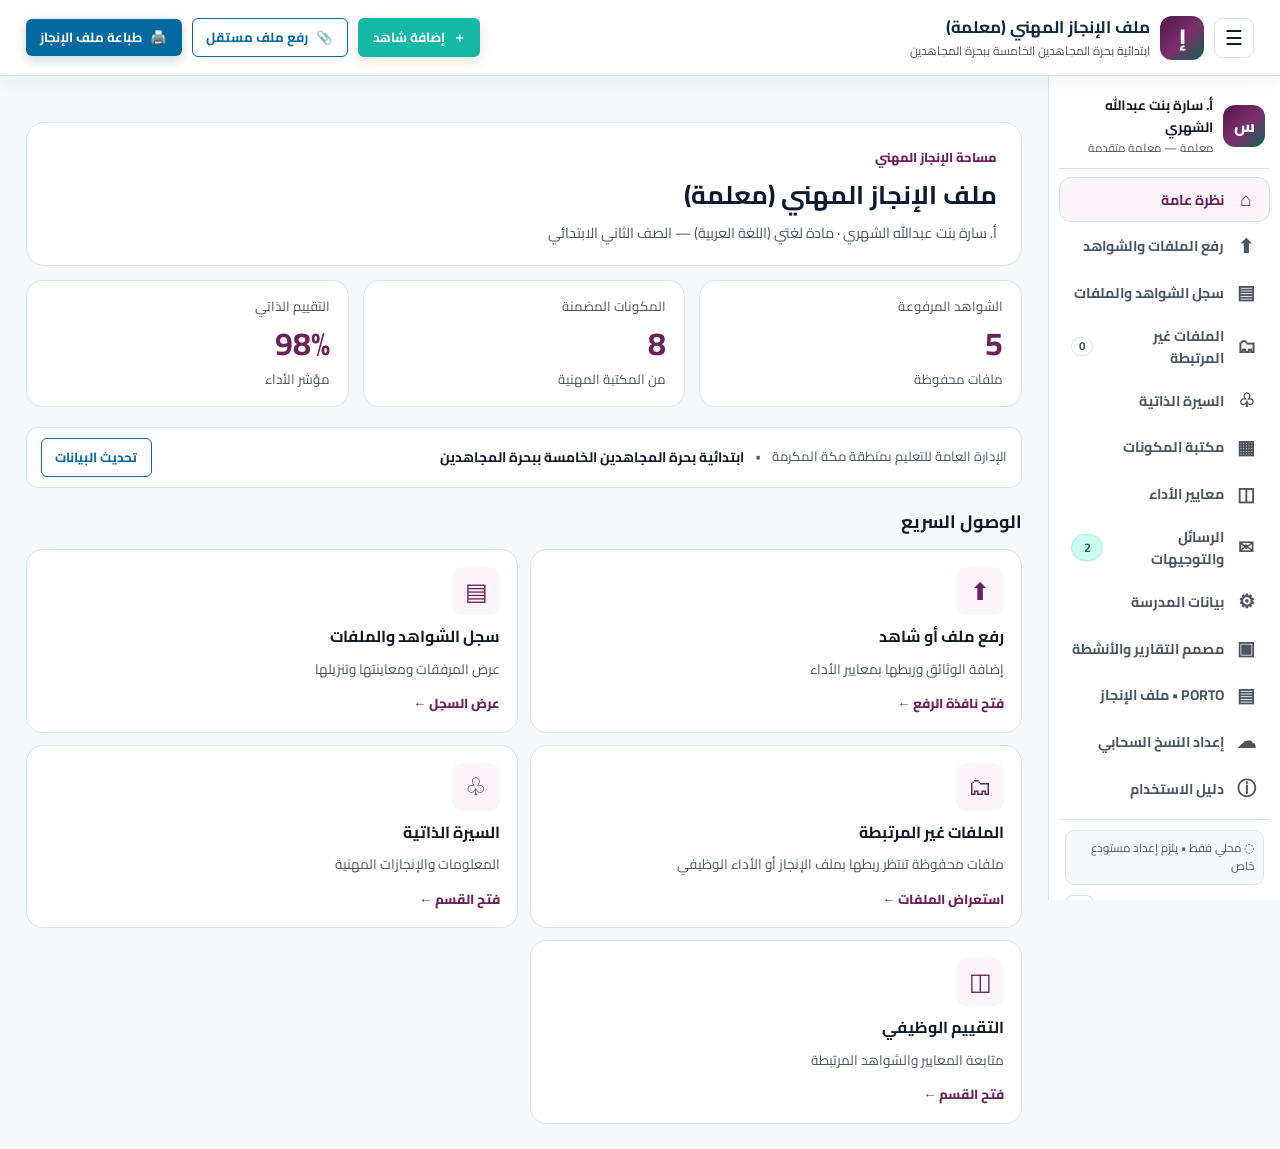
==== ftm.html @ 3b56a518 "fix(ftm): accessible independent upload action and refreshed user guide" ====
<!DOCTYPE html>
<html lang="ar" dir="rtl" data-design-model="model-2" data-gender-theme="female" data-lock-teacher-page="true">
<head>
  <meta charset="UTF-8" />
  <meta name="viewport" content="width=device-width, initial-scale=1.0" />
  <title>FTM | ملف الإنجاز المهني والأداء الوظيفي | معلمة مادة لغتي - الصف الثاني الابتدائي</title>
  <link rel="stylesheet" href="assets/css/core.css" />
  <link rel="stylesheet" href="assets/css/themes.css" />
  
  <link rel="stylesheet" href="assets/css/pages/user-dashboard.css" />
  <link rel="stylesheet" href="assets/css/pages/ftm.css?v=20261108-ftm-print-auto-v2" />
  <link rel="stylesheet" href="assets/css/pages/ftm-layout.css" />
  <link rel="stylesheet" href="assets/css/pages/ftm-unlinked-files.css?v=20261109-unlinked-v1" />
</head>
<body class="ftm-page ftm-sidebar-expanded">


  <header class="ftm-topbar no-print">
    <div class="ftm-brand">
      <button id="ftm-menu-toggle" class="ftm-menu-toggle" type="button" aria-label="تغيير عرض القائمة الجانبية" aria-controls="ftm-sidebar" aria-expanded="true" title="تغيير عرض القائمة: كامل، أيقونات، إخفاء">☰</button>
      <div class="ftm-mark" aria-hidden="true">إ</div>
      <div class="ftm-brand-text"><strong class="js-portfolio-dynamic-title">ملف الإنجاز المهني (معلمة)</strong><small class="js-user-school">المدرسة</small></div>
    </div>
    <div class="ftm-actions">
      <button type="button" class="btn btn-sm btn-accent" id="btn-add-portfolio-evidence">＋ <span>إضافة شاهد</span></button>
      <button type="button" class="btn btn-sm btn-outline" id="ftm-upload-unlinked" title="رفع ملف مستقل دون ربط" aria-label="رفع ملف مستقل دون ربط">📎 <span>رفع ملف مستقل</span></button>
      
      
      <a href="assets/hsp3/preview/itqan-print.html?v=20261109-toolbar-v1" class="btn btn-sm btn-primary" id="ftm-print-hsp3" title="طباعة ملف الإنجاز بمحرك HSP3 الجديد">🖨️ <span>طباعة ملف الإنجاز</span></a>
      
    </div>
  </header>
  <div id="ftm-menu-backdrop" class="ftm-menu-backdrop" hidden></div>
  <div class="ftm-shell">
    <aside class="ftm-sidebar no-print" id="ftm-sidebar" aria-label="قائمة التنقل">
      <div class="ftm-account"><span class="ftm-avatar js-user-initials">س</span><div class="ftm-account-details"><strong class="js-user-name">المعلمة</strong><small class="js-user-role-badge">معلمة</small></div></div>
      <nav class="ftm-nav" aria-label="أقسام ملف الإنجاز">
        <button type="button" class="ftm-nav-item active" data-workspace-tab="tab-overview" aria-current="page" title="نظرة عامة"><span aria-hidden="true">⌂</span><span class="ftm-nav-label">نظرة عامة</span></button>
        <button type="button" class="ftm-nav-item" data-ftm-panel="upload" title="رفع الملفات والشواهد"><span aria-hidden="true">⬆</span><span class="ftm-nav-label">رفع الملفات والشواهد</span></button>
        <button type="button" class="ftm-nav-item" data-ftm-panel="records" title="سجل الشواهد والملفات"><span aria-hidden="true">▤</span><span class="ftm-nav-label">سجل الشواهد والملفات</span></button>
        <button type="button" class="ftm-nav-item" data-workspace-tab="tab-unlinked-files" title="الملفات غير المرتبطة"><span aria-hidden="true">🗂</span><span class="ftm-nav-label">الملفات غير المرتبطة</span><span id="ftm-unlinked-nav-count" class="ftm-unlinked-nav-count" aria-label="عدد الملفات غير المرتبطة">0</span></button>
        <button type="button" class="ftm-nav-item" data-workspace-tab="tab-cv-card" title="السيرة الذاتية"><span aria-hidden="true">♧</span><span class="ftm-nav-label">السيرة الذاتية</span></button>
        <button type="button" class="ftm-nav-item" data-workspace-tab="tab-shared-library" title="مكتبة المكونات"><span aria-hidden="true">▦</span><span class="ftm-nav-label">مكتبة المكونات</span></button>
        <button type="button" class="ftm-nav-item" data-workspace-tab="tab-performance" title="معايير الأداء"><span aria-hidden="true">◫</span><span class="ftm-nav-label">معايير الأداء</span></button>
        <button type="button" class="ftm-nav-item" data-workspace-tab="tab-messages" title="الرسائل والتوجيهات"><span aria-hidden="true">✉</span><span class="ftm-nav-label">الرسائل والتوجيهات</span> <span class="badge badge-accent ftm-nav-count" id="unread-msg-count">2</span></button>
        <button type="button" class="ftm-nav-item" id="ftm-edit-school" title="تحديث بيانات المدرسة"><span aria-hidden="true">⚙</span><span class="ftm-nav-label">بيانات المدرسة</span></button>
        <a href="design_reports/index.html" class="ftm-nav-item" id="ftm-design-reports-link" style="display:none" title="فتح مصمم التقارير والأنشطة المستقل"><span aria-hidden="true">▣</span><span class="ftm-nav-label">مصمم التقارير والأنشطة</span></a>
        <a href="porto/index.html" class="ftm-nav-item" id="ftm-porto-link" style="display:none" title="فتح ملف الإنجاز المهني المستقل"><span aria-hidden="true">▤</span><span class="ftm-nav-label">PORTO • ملف الإنجاز</span></a>
        <button type="button" class="ftm-nav-item" id="ftm-cloud-settings" title="توصيل مستودع GitHub خاص للنسخ الاحتياطي التلقائي"><span aria-hidden="true">☁</span><span class="ftm-nav-label">إعداد النسخ السحابي</span></button>
        <button type="button" class="ftm-nav-item" id="ftm-open-guide" title="دليل الاستخدام والخطوات"><span aria-hidden="true">ⓘ</span><span class="ftm-nav-label">دليل الاستخدام</span></button>
      </nav>
      <div class="ftm-sidebar-footer"><div id="ftm-auto-backup-status" class="ftm-auto-backup-status" role="status" aria-live="polite">◌ النسخ السحابي: محلي فقط</div><div class="ftm-last-update" id="ftm-last-update" role="status" aria-live="polite" title="تاريخ آخر نشر ناجح من GitHub Actions، مع مقارنة الالتزام المنشور بالفرع main"><span class="ftm-last-update-icon" aria-hidden="true">◷</span><span class="ftm-last-update-label">جارٍ التحقق من إصدار الصفحة المنشور...</span><button class="ftm-release-recheck" id="ftm-release-check" type="button" aria-label="التحقق من نشر أحدث إصدار" title="التحقق من نشر أحدث إصدار">↻</button></div></div>
    </aside>
    <main class="ftm-main">
      <div id="user-inline-alerts" class="page-alerts-stack" aria-live="polite"></div>
      <section id="tab-overview" class="workspace-section is-active">
        <div class="ftm-intro"><div><span class="ftm-eyebrow">مساحة الإنجاز المهني</span><h1 class="js-portfolio-dynamic-title">ملف الإنجاز المهني (معلمة)</h1><p><span class="js-user-name">المعلمة</span> · <span class="js-user-spec">المادة الدراسية</span></p></div>
          
          
        </div>
        <div class="ftm-stats">
          <div class="ftm-stat"><span>الشواهد المرفوعة</span><strong class="js-portfolio-count">0</strong><small>ملفات محفوظة</small></div>
          <div class="ftm-stat"><span>المكونات المضمنة</span><strong class="js-library-count">0</strong><small>من المكتبة المهنية</small></div>
          <div class="ftm-stat"><span>التقييم الذاتي</span><strong class="js-user-score">—</strong><small>مؤشر الأداء</small></div>
        </div>
        <div class="ftm-school-strip"><span id="ftm-education-display">الإدارة العامة للتعليم بمنطقة مكة المكرمة</span><span class="ftm-school-separator">•</span><strong id="ftm-school-display">ابتدائية بحرة المجاهدين الخامسة ببحرة المجاهدين</strong><button id="ftm-edit-school-inline" type="button" class="btn btn-sm btn-outline">تحديث البيانات</button></div>
        <h2 class="ftm-heading">الوصول السريع</h2>
        <div class="ftm-quick">
          <button type="button" class="ftm-quick-card" data-ftm-panel="upload"><span class="ftm-quick-icon">⬆</span><strong>رفع ملف أو شاهد</strong><small>إضافة الوثائق وربطها بمعايير الأداء</small><em>فتح نافذة الرفع ←</em></button>
          <button type="button" class="ftm-quick-card" data-ftm-panel="records"><span class="ftm-quick-icon">▤</span><strong>سجل الشواهد والملفات</strong><small>عرض المرفقات ومعاينتها وتنزيلها</small><em>عرض السجل ←</em></button>
          <button type="button" class="ftm-quick-card" data-workspace-tab="tab-unlinked-files"><span class="ftm-quick-icon">🗂</span><strong>الملفات غير المرتبطة</strong><small>ملفات محفوظة تنتظر ربطها بملف الإنجاز أو الأداء الوظيفي</small><em>استعراض الملفات ←</em></button>
          <button type="button" class="ftm-quick-card" data-workspace-tab="tab-cv-card"><span class="ftm-quick-icon">♧</span><strong>السيرة الذاتية</strong><small>المعلومات والإنجازات المهنية</small><em>فتح القسم ←</em></button>
          <button type="button" class="ftm-quick-card" data-workspace-tab="tab-performance"><span class="ftm-quick-icon">◫</span><strong>التقييم الوظيفي</strong><small>متابعة المعايير والشواهد المرتبطة</small><em>فتح القسم ←</em></button>
        </div>
      </section>
            <section id="tab-portfolio" class="workspace-section">
        <div class="card mb-3">
          <div class="card-header flex-wrap">
            <div>
              <h2 class="card-title">📤 مركز رفع الملفات والشواهد الفعلية للمعلمة (PDF, Word, Excel, الصور)</h2>
              <p class="text-muted" style="font-size:0.88rem;">
                ارفعي ملفاتكِ الفعلية من جهازكِ (أوراق عمل لغتي ثاني ابتدائي، خطط علاجية، تحاضير، شهادات، نتائج طالبات) وحددي معيار الأداء المرتبط بها:
              </p>
            </div>
            <span class="badge badge-gender">حفظ محلي فوري • نسخ سحابي تلقائي عند التفعيل</span>
          </div>

          <div class="upload-dropzone" id="direct-file-dropzone">
            <input type="file" id="direct-file-input" class="hidden" accept=".pdf,.doc,.docx,.xls,.xlsx,.ppt,.pptx,.png,.jpg,.jpeg" />
            <div style="font-size:2.1rem; margin-bottom:0.35rem;">📁</div>
            <h3 class="fw-extrabold mb-1" style="font-size:1.08rem; color:var(--gender-primary);">
              اضغطي هنا لاختيار ملف من جهازكِ أو اسحبي الملف وأفلتيه هنا
            </h3>
            <p class="text-muted" style="font-size:0.86rem;">
              يدعم ملفات: <code>PDF</code> ، <code>Word (.docx)</code> ، <code>Excel (.xlsx)</code> ، <code>PowerPoint</code> ، والصور (<code>PNG / JPG</code>)
            </p>
            <div class="mt-2">
              <span class="btn btn-sm btn-gender">اختيار ملف من الكمبيوتر وربطه بملف الإنجاز</span>
            </div>
          </div>
        </div>

        <div class="card">
          <div class="card-header flex-wrap">
            <div>
              <h2 class="card-title">
                <span>📂</span>
                <span>سجل الشواهد والملفات المرفوعة في ملف إنجاز المعلمة</span>
              </h2>
              <p class="text-muted" style="font-size:0.88rem;">
                جميع الشواهد الموثقة لمعلمة مادة لغتي (الصف الثاني الابتدائي) ومرتبطة بمعايير تقييم الأداء الوظيفي الـ 11
              </p>
            </div>
            <button type="button" class="btn btn-sm btn-primary" id="btn-open-evidence-modal-2">+ إضافة شاهد تفصيلي</button>
          </div>

          <div id="portfolio-items-grid" class="portfolio-sections-grid"></div>
        </div>
      </section>


            <!-- ====================================================================
           التبويب 2: بطاقة السيرة الذاتية المهنية للمعلمة (CV Card)
           ==================================================================== -->

      <section id="tab-unlinked-files" class="workspace-section">
        <div class="card ftm-unlinked-section">
          <div class="card-header flex-wrap">
            <div>
              <h2 class="card-title">🗂 الملفات غير المرتبطة</h2>
              <p class="text-muted">خزنة مؤقتة لتنظيم الملفات دون ربطها بالأداء الوظيفي أو ملف الإنجاز. يمكنك ربط أي ملف لاحقًا دون إعادة رفعه.</p>
            </div>
            <button type="button" class="btn btn-accent" id="ftm-upload-unlinked-in-section">＋ رفع ملف جديد</button>
          </div>
          <div class="ftm-unlinked-toolbar">
            <label for="ftm-unlinked-search" class="ftm-unlinked-search-label">البحث في الملفات</label>
            <input id="ftm-unlinked-search" class="form-control" type="search" placeholder="ابحثي باسم الملف أو عنوانه" autocomplete="off">
            <div class="ftm-unlinked-total" role="status" aria-live="polite">غير مرتبطة: <strong id="ftm-unlinked-count">0</strong></div>
          </div>
          <div id="ftm-unlinked-list" class="ftm-unlinked-grid" aria-live="polite"></div>
          <p class="ftm-unlinked-disclaimer">تُحفظ الملفات على هذا المتصفح في IndexedDB. تبقى الملفات غير المرتبطة محفوظة محليًا، ولا تظهر ضمن الإنجاز أو الأداء أو النسخ السحابي للشواهد إلا بعد ربطها.</p>
        </div>
      </section>

      <section id="tab-cv-card" class="workspace-section">
        <div class="card">
          <div class="card-header flex-wrap">
            <div>
              <h2 class="card-title">
                <span>🪪</span>
                <span>بطاقة السيرة الذاتية المهنية للمعلمة</span>
                <span class="badge badge-gender">خاص بالمعلمة</span>
              </h2>
              <p class="text-muted" style="font-size:0.88rem;">
                تظهر هذه البطاقة في مطلع ملف الإنجاز المهني الرسمي عند المعاينة والطباعة، ويمكنكِ تعديل جميع حقولها وتخصيصها
              </p>
            </div>
            <div class="d-flex gap-2">
              <button type="button" class="btn btn-primary" id="btn-edit-cv-card">✏️ تحرير وتحديث بطاقة السيرة الذاتية</button>
              
            </div>
          </div>

          <div id="cv-card-display-container" class="cv-showcase-grid"></div>
        </div>
      </section>

      <!-- ====================================================================
           التبويب 3: مكتبة المكونات والوثائق الجاهزة (عامة / المرحلة الابتدائية / مادة لغتي)
           ==================================================================== -->
      <section id="tab-shared-library" class="workspace-section">
        <div class="card">
          <div class="card-header flex-wrap">
            <div>
              <h2 class="card-title">📚 مكتبة المكونات والوثائق الجاهزة للمعلمة</h2>
              <p class="text-muted" style="font-size:0.88rem;">
                مكونات جاهزة مقسمة حسب نطاقها: (عامة لكل المعلمات والمعلمين بالمملكة) و(خاصة بالمرحلة الابتدائية) و(خاصة بمادة لغتي الصف الثاني الابتدائي) و(خاصة بفئة المعلمة):
              </p>
            </div>
            <button type="button" class="btn btn-primary" id="btn-add-shared-component">+ إنشاء مكون أو وثيقة جديدة</button>
          </div>

          <div class="scope-filter-bar">
            <button type="button" class="scope-filter-btn active" data-lib-scope="ALL">
              🌟 جميع المكونات الجاهزة
            </button>
            <button type="button" class="scope-filter-btn" data-lib-scope="general">
              🇸🇦 عام (أهداف التعليم / مدونة السلوك / ميثاق الأخلاقيات)
            </button>
            <button type="button" class="scope-filter-btn" data-lib-scope="stage_primary">
              🏫 المرحلة الابتدائية (أهداف المرحلة وخصائص الصف الثاني)
            </button>
            <button type="button" class="scope-filter-btn" data-lib-scope="subject_lughati_g2">
              📖 مادة لغتي — الصف الثاني الابتدائي (الأهداف والمهارات)
            </button>
            <button type="button" class="scope-filter-btn" data-lib-scope="role_teacher">
              👩‍🏫 فئة المعلمة (دليل معايير الأداء)
            </button>
          </div>

          <div id="shared-library-grid" class="shared-lib-grid"></div>
        </div>
      </section>

      <!-- ====================================================================
           التبويب 4: معايير تقييم الأداء الوظيفي لفئة المعلمة وشروحاتها (11 معياراً)
           ==================================================================== -->
      <section id="tab-performance" class="workspace-section">
        <div class="card">
          <div class="card-header flex-wrap">
            <div>
              <h2 class="card-title">
                <span>📊</span>
                <span>معايير واستمارة تقييم الأداء الوظيفي لفئة المعلمة</span>
              </h2>
              <p class="text-muted" style="font-size:0.88rem;">
                البنود الـ 11 المعتمدة وزارياً لفئة المعلمة مع الشرح التفصيلي لكل معيار، ومؤشرات التحقق لمعلمة لغتي (الصف الثاني الابتدائي)، والشواهد المرفقة بكل معيار:
              </p>
            </div>
            <div class="d-flex align-center gap-3">
              <div class="text-center">
                <div class="text-muted" style="font-size:0.78rem;">الدرجة الموزونة الكلية</div>
                <div class="fw-extrabold text-primary" id="live-total-performance-score" style="font-size:1.55rem;">98%</div>
              </div>
              <button type="button" class="btn btn-primary" id="btn-save-performance-eval">
                💾 حفظ واعتماد التقييم الذاتي للمعلمة
              </button>
            </div>
          </div>

          <div class="mb-3">
            <div class="d-flex justify-between mb-1" style="font-size:0.84rem; font-weight:700;">
              <span>مؤشر اكتمال معايير الأداء الوظيفي والشواهد المرفقة</span>
              <span>التقدير العام: ممتاز (98 / 100)</span>
            </div>
            <div class="progress-bar-wrap">
              <div class="progress-bar-fill" id="live-performance-progress" style="width:98%;"></div>
            </div>
          </div>

          <div id="criteria-list-container"></div>
        </div>
      </section>

      <!-- ====================================================================
           التبويب 5: محرك الرسائل والمراسلات الداخلية للمعلمة
           ==================================================================== -->
      <section id="tab-messages" class="workspace-section">
        <div class="card">
          <div class="card-header flex-wrap">
            <div>
              <h2 class="card-title">✉️ صندوق الرسائل والتوجيهات التربوية للمعلمة</h2>
              <p class="text-muted" style="font-size:0.88rem;">
                المراسلات الرسمية والإشادات الواردة لمعلمة مادة لغتي من إدارة المدرسة والمنصة المركزية
              </p>
            </div>
            <button type="button" class="btn btn-primary" id="btn-user-compose-msg">
              + إرسال رسالة جديدة
            </button>
          </div>

          <div id="user-messages-list"></div>
        </div>
      </section>

    </main>
  </div>
  <script src="assets/js/core/engines.js"></script>
  <script src="assets/js/pages/ftm.js?v=20261109-unlinked-v1"></script>
  <script src="assets/js/pages/ftm-auto-sync.js?v=20261108-ftm-print-auto-v2"></script>
  <script src="assets/js/pages/ftm-dashboard.js?v=20261109-unlinked-v1"></script>
  <script src="assets/js/pages/ftm-unlinked-files.js?v=20261109-unlinked-v1"></script>
</body>
</html>
---- assets/css/core.css ----
/* ==========================================================================
   CORE STYLESHEET (core.css)
   منصة إتقان - إدارة الأداء الوظيفي وملف الإنجاز المهني للتعليم العام بالمملكة
   الخط المعتمد: Cairo (محلي 100% بدون أي CDN)
   ========================================================================== */

@font-face {
  font-family: 'Cairo';
  src: url('../fonts/Cairo-Variable.ttf') format('truetype');
  font-weight: 200 900;
  font-style: normal;
  font-display: swap;
}

:root {
  /* الخط الرسمي */
  --font-main: 'Cairo', -apple-system, BlinkMacSystemFont, "Segoe UI", sans-serif;

  /* الهوية اللونية الأساسية (الافتراضي: النموذج الأول - الهوية الوطنية الزمردية) */
  --primary-900: #052e22;
  --primary-800: #084433;
  --primary-700: #0b5d46;
  --primary-600: #0f7659;
  --primary-500: #149672;
  --primary-100: #e3f5ef;
  --primary-50: #f2fbf8;

  /* اللون الثانوي / الذهبي الرملي */
  --accent-700: #966f28;
  --accent-600: #b58938;
  --accent-500: #c89d4c;
  --accent-200: #f3e4c3;
  --accent-100: #faf3e3;

  /* الهوية البصرية حسب الجنس (تتحدث تلقائياً عبر GenderEngine) */
  --gender-primary: #0b5d46;
  --gender-secondary: #1e3a5f;
  --gender-accent: #c89d4c;
  --gender-soft-bg: #f0f9f6;
  --gender-soft-border: #b7e2d4;
  --gender-badge-bg: #e3f5ef;
  --gender-badge-text: #084433;
  --gender-gradient: linear-gradient(135deg, #084433 0%, #0f7659 60%, #1e4d6b 100%);

  /* ألوان الخلفيات والنصوص */
  --bg-body: #f4f7f6;
  --bg-surface: #ffffff;
  --bg-surface-alt: #f8faf9;
  --bg-muted: #eef2f1;
  --text-main: #111827;
  --text-secondary: #4b5563;
  --text-muted: #6b7280;
  --text-on-primary: #ffffff;

  /* ألوان الحالات الموحدة (للنوافذ والرسائل والشارات) */
  --status-success-bg: #ecfdf5;
  --status-success-border: #6ee7b7;
  --status-success-text: #065f46;
  --status-success-Strong: #10b981;

  --status-info-bg: #eff6ff;
  --status-info-border: #93c5fd;
  --status-info-text: #1e40af;
  --status-info-Strong: #2563eb;

  --status-warning-bg: #fffbeb;
  --status-warning-border: #fcd34d;
  --status-warning-text: #92400e;
  --status-warning-Strong: #f59e0b;

  --status-danger-bg: #fef2f2;
  --status-danger-border: #fca5a5;
  --status-danger-text: #991b1b;
  --status-danger-Strong: #ef4444;

  /* الحدود والظلال والحواف */
  --border-color: #dce4e1;
  --border-light: #e8eeec;
  --radius-xs: 6px;
  --radius-sm: 10px;
  --radius-md: 14px;
  --radius-lg: 20px;
  --radius-xl: 28px;
  --radius-full: 9999px;

  --shadow-xs: 0 1px 3px rgba(7, 45, 34, 0.05);
  --shadow-sm: 0 4px 12px rgba(7, 45, 34, 0.06);
  --shadow-md: 0 10px 25px rgba(7, 45, 34, 0.08);
  --shadow-lg: 0 20px 40px rgba(7, 45, 34, 0.14);

  --transition-fast: 0.18s cubic-bezier(0.4, 0, 0.2, 1);
  --transition-normal: 0.28s cubic-bezier(0.4, 0, 0.2, 1);
}

/* ==========================================================================
   إعادة الضبط الأساسية (Reset & Base)
   ========================================================================== */
*, *::before, *::after {
  box-sizing: border-box;
  margin: 0;
  padding: 0;
}

html {
  font-family: var(--font-main);
  font-size: 16px;
  scroll-behavior: smooth;
  direction: rtl;
}

body {
  font-family: var(--font-main);
  background-color: var(--bg-body);
  color: var(--text-main);
  line-height: 1.65;
  min-height: 100vh;
  display: flex;
  flex-direction: column;
  overflow-x: hidden;
  padding-bottom: 64px; /* مساحة لشريط معاينة النماذج */
  transition: background-color var(--transition-normal), color var(--transition-normal);
}

input, select, textarea, button {
  font-family: var(--font-main);
  font-size: inherit;
}

a {
  color: var(--primary-700);
  text-decoration: none;
  transition: color var(--transition-fast);
}

a:hover {
  color: var(--primary-500);
}

ul, ol {
  list-style: none;
}

img, svg {
  max-width: 100%;
  vertical-align: middle;
}

/* ==========================================================================
   حاويات وتخطيطات عامة (Layout Utilities)
   ========================================================================== */
.container {
  width: 100%;
  max-width: 1340px;
  margin-inline: auto;
  padding-inline: 1.5rem;
}

.d-flex { display: flex; }
.flex-column { flex-direction: column; }
.align-center { align-items: center; }
.justify-between { justify-content: space-between; }
.justify-center { justify-content: center; }
.flex-wrap { flex-wrap: wrap; }
.gap-1 { gap: 0.35rem; }
.gap-2 { gap: 0.65rem; }
.gap-3 { gap: 1rem; }
.gap-4 { gap: 1.5rem; }
.gap-5 { gap: 2rem; }

.grid { display: grid; }
.grid-2 { grid-template-columns: repeat(auto-fit, minmax(300px, 1fr)); }
.grid-3 { grid-template-columns: repeat(auto-fit, minmax(260px, 1fr)); }
.grid-4 { grid-template-columns: repeat(auto-fit, minmax(220px, 1fr)); }

.text-center { text-align: center; }
.text-start { text-align: right; }
.text-end { text-align: left; }
.fw-bold { font-weight: 700; }
.fw-extrabold { font-weight: 800; }
.fw-semibold { font-weight: 600; }
.text-muted { color: var(--text-muted); }
.text-primary { color: var(--primary-700); }
.text-accent { color: var(--accent-600); }
.w-100 { width: 100%; }
.mt-1 { margin-top: 0.4rem; }
.mt-2 { margin-top: 0.8rem; }
.mt-3 { margin-top: 1.25rem; }
.mt-4 { margin-top: 2rem; }
.mb-1 { margin-bottom: 0.4rem; }
.mb-2 { margin-bottom: 0.8rem; }
.mb-3 { margin-bottom: 1.25rem; }
.mb-4 { margin-bottom: 2rem; }
.hidden { display: none !important; }

/* ==========================================================================
   الأزرار الموحدة (Unified Buttons)
   ========================================================================== */
.btn {
  display: inline-flex;
  align-items: center;
  justify-content: center;
  gap: 0.5rem;
  padding: 0.62rem 1.3rem;
  border-radius: var(--radius-sm);
  font-weight: 700;
  font-size: 0.94rem;
  cursor: pointer;
  border: 1.5px solid transparent;
  transition: all var(--transition-fast);
  white-space: nowrap;
  user-select: none;
}

.btn svg {
  width: 18px;
  height: 18px;
  flex-shrink: 0;
}

.btn-primary {
  background: var(--primary-700);
  color: var(--text-on-primary);
  box-shadow: 0 4px 12px rgba(11, 93, 70, 0.22);
}

.btn-primary:hover {
  background: var(--primary-800);
  color: var(--text-on-primary);
  transform: translateY(-1px);
  box-shadow: 0 6px 16px rgba(11, 93, 70, 0.3);
}

.btn-accent {
  background: var(--accent-500);
  color: #fff;
  box-shadow: 0 4px 12px rgba(200, 157, 76, 0.25);
}

.btn-accent:hover {
  background: var(--accent-600);
  color: #fff;
  transform: translateY(-1px);
}

.btn-gender {
  background: var(--gender-gradient);
  color: #fff;
  box-shadow: var(--shadow-sm);
}

.btn-gender:hover {
  opacity: 0.94;
  color: #fff;
  transform: translateY(-1px);
}

.btn-outline {
  background: transparent;
  border-color: var(--primary-700);
  color: var(--primary-700);
}

.btn-outline:hover {
  background: var(--primary-50);
  color: var(--primary-800);
}

.btn-ghost {
  background: var(--bg-muted);
  color: var(--text-secondary);
}

.btn-ghost:hover {
  background: var(--border-color);
  color: var(--text-main);
}

.btn-success {
  background: var(--status-success-Strong);
  color: #fff;
}

.btn-warning {
  background: var(--status-warning-Strong);
  color: #fff;
}

.btn-danger {
  background: var(--status-danger-Strong);
  color: #fff;
}

.btn-sm {
  padding: 0.38rem 0.85rem;
  font-size: 0.83rem;
  border-radius: var(--radius-xs);
}

.btn-lg {
  padding: 0.85rem 1.85rem;
  font-size: 1.05rem;
  border-radius: var(--radius-md);
}

.btn-icon {
  width: 38px;
  height: 38px;
  padding: 0;
  border-radius: var(--radius-sm);
}

/* ==========================================================================
   البطاقات والحقول والجداول والشارات (Cards, Forms, Tables, Badges)
   ========================================================================== */
.card {
  background: var(--bg-surface);
  border: 1px solid var(--border-color);
  border-radius: var(--radius-md);
  padding: 1.5rem;
  box-shadow: var(--shadow-xs);
  transition: transform var(--transition-fast), box-shadow var(--transition-fast), border-color var(--transition-fast);
}

.card-hover:hover {
  transform: translateY(-3px);
  box-shadow: var(--shadow-md);
  border-color: var(--primary-500);
}

.card-header {
  display: flex;
  align-items: center;
  justify-content: space-between;
  gap: 1rem;
  padding-bottom: 1rem;
  margin-bottom: 1.2rem;
  border-bottom: 1px solid var(--border-light);
}

.card-title {
  font-size: 1.12rem;
  font-weight: 800;
  color: var(--text-main);
  display: flex;
  align-items: center;
  gap: 0.55rem;
}

/* حقول الإدخال */
.form-group {
  margin-bottom: 1.15rem;
}

.form-label {
  display: block;
  font-weight: 700;
  font-size: 0.9rem;
  color: var(--text-main);
  margin-bottom: 0.42rem;
}

.form-label .required {
  color: var(--status-danger-Strong);
  margin-right: 3px;
}

.form-control, .form-select {
  width: 100%;
  padding: 0.68rem 0.95rem;
  background-color: var(--bg-surface);
  border: 1.5px solid var(--border-color);
  border-radius: var(--radius-sm);
  color: var(--text-main);
  font-size: 0.95rem;
  transition: border-color var(--transition-fast), box-shadow var(--transition-fast);
}

.form-control:focus, .form-select:focus {
  outline: none;
  border-color: var(--primary-600);
  box-shadow: 0 0 0 3.5px rgba(15, 118, 89, 0.14);
}

.form-hint {
  font-size: 0.8rem;
  color: var(--text-muted);
  margin-top: 0.3rem;
}

/* الشارات (Badges) */
.badge {
  display: inline-flex;
  align-items: center;
  gap: 0.35rem;
  padding: 0.22rem 0.72rem;
  border-radius: var(--radius-full);
  font-size: 0.78rem;
  font-weight: 700;
  line-height: 1.4;
}

.badge-primary { background: var(--primary-100); color: var(--primary-800); }
.badge-accent { background: var(--accent-100); color: var(--accent-700); border: 1px solid var(--accent-200); }
.badge-gender { background: var(--gender-badge-bg); color: var(--gender-badge-text); border: 1px solid var(--gender-soft-border); }
.badge-success { background: var(--status-success-bg); color: var(--status-success-text); border: 1px solid var(--status-success-border); }
.badge-info { background: var(--status-info-bg); color: var(--status-info-text); border: 1px solid var(--status-info-border); }
.badge-warning { background: var(--status-warning-bg); color: var(--status-warning-text); border: 1px solid var(--status-warning-border); }
.badge-danger { background: var(--status-danger-bg); color: var(--status-danger-text); border: 1px solid var(--status-danger-border); }

/* الجداول القياسية */
.table-responsive {
  width: 100%;
  overflow-x: auto;
  border-radius: var(--radius-sm);
  border: 1px solid var(--border-color);
}

.data-table {
  width: 100%;
  border-collapse: collapse;
  background: var(--bg-surface);
  font-size: 0.92rem;
}

.data-table th {
  background: var(--bg-surface-alt);
  color: var(--text-secondary);
  font-weight: 800;
  text-align: right;
  padding: 0.9rem 1rem;
  border-bottom: 2px solid var(--border-color);
  white-space: nowrap;
}

.data-table td {
  padding: 0.85rem 1rem;
  border-bottom: 1px solid var(--border-light);
  color: var(--text-main);
  vertical-align: middle;
}

.data-table tbody tr:hover {
  background-color: var(--primary-50);
}

/* شريط التقدم */
.progress-bar-wrap {
  width: 100%;
  height: 10px;
  background: var(--bg-muted);
  border-radius: var(--radius-full);
  overflow: hidden;
}

.progress-bar-fill {
  height: 100%;
  background: linear-gradient(90deg, var(--primary-600), var(--accent-500));
  border-radius: var(--radius-full);
  transition: width 0.5s ease;
}

/* ==========================================================================
   محرك الرسائل الداخلية الموحدة مع زر X للإغلاق (Inline Page Alerts Engine)
   ========================================================================== */
.page-alerts-stack {
  display: flex;
  flex-direction: column;
  gap: 0.75rem;
  margin-bottom: 1.25rem;
}

.page-alert {
  display: flex;
  align-items: flex-start;
  justify-content: space-between;
  gap: 1rem;
  padding: 0.95rem 1.2rem;
  border-radius: var(--radius-sm);
  border: 1.5px solid transparent;
  border-right-width: 5px;
  box-shadow: var(--shadow-xs);
  animation: alertSlideIn 0.25s ease forwards;
  position: relative;
}

.page-alert.is-closing {
  opacity: 0;
  transform: translateY(-6px);
  transition: opacity 0.2s ease, transform 0.2s ease;
}

.page-alert-main {
  display: flex;
  align-items: flex-start;
  gap: 0.85rem;
  flex: 1;
}

.page-alert-icon {
  width: 24px;
  height: 24px;
  flex-shrink: 0;
  margin-top: 2px;
}

.page-alert-content {
  flex: 1;
}

.page-alert-title {
  font-weight: 800;
  font-size: 0.95rem;
  margin-bottom: 0.15rem;
}

.page-alert-message {
  font-size: 0.88rem;
  line-height: 1.55;
}

/* زر الإغلاق الإجباري X في جميع الرسائل الداخلية */
.page-alert-close {
  background: rgba(0, 0, 0, 0.05);
  border: none;
  color: inherit;
  width: 28px;
  height: 28px;
  border-radius: var(--radius-xs);
  display: inline-flex;
  align-items: center;
  justify-content: center;
  font-weight: 800;
  font-size: 1.05rem;
  cursor: pointer;
  flex-shrink: 0;
  transition: background var(--transition-fast), transform var(--transition-fast);
}

.page-alert-close:hover {
  background: rgba(0, 0, 0, 0.12);
  transform: scale(1.06);
}

/* ألوان الرسائل الموحدة */
.page-alert-info {
  background-color: var(--status-info-bg);
  border-color: var(--status-info-border);
  border-right-color: var(--status-info-Strong);
  color: var(--status-info-text);
}

.page-alert-success {
  background-color: var(--status-success-bg);
  border-color: var(--status-success-border);
  border-right-color: var(--status-success-Strong);
  color: var(--status-success-text);
}

.page-alert-warning {
  background-color: var(--status-warning-bg);
  border-color: var(--status-warning-border);
  border-right-color: var(--status-warning-Strong);
  color: var(--status-warning-text);
}

.page-alert-danger, .page-alert-error {
  background-color: var(--status-danger-bg);
  border-color: var(--status-danger-border);
  border-right-color: var(--status-danger-Strong);
  color: var(--status-danger-text);
}

@keyframes alertSlideIn {
  from { opacity: 0; transform: translateY(-8px); }
  to { opacity: 1; transform: translateY(0); }
}

/* الإشعارات العائمة السريعة (Toasts) */
.toast-stack {
  position: fixed;
  top: 1.25rem;
  left: 1.25rem;
  z-index: 9800;
  display: flex;
  flex-direction: column;
  gap: 0.65rem;
  max-width: 390px;
  width: calc(100% - 2.5rem);
  pointer-events: none;
}

.toast-stack .page-alert {
  pointer-events: auto;
  box-shadow: var(--shadow-md);
}

/* ==========================================================================
   محرك النوافذ المنبثقة الموحد (Unified Modal Engine - بديل Alert النهائي)
   ========================================================================== */
.modal-backdrop {
  position: fixed;
  inset: 0;
  background: rgba(9, 24, 20, 0.62);
  backdrop-filter: blur(4px);
  z-index: 9900;
  display: flex;
  align-items: center;
  justify-content: center;
  padding: 1.25rem;
  opacity: 0;
  visibility: hidden;
  transition: opacity 0.24s ease, visibility 0.24s ease;
}

.modal-backdrop.is-open {
  opacity: 1;
  visibility: visible;
}

.modal-dialog {
  background: var(--bg-surface);
  border-radius: var(--radius-lg);
  border: 1px solid var(--border-color);
  box-shadow: var(--shadow-lg);
  width: 100%;
  max-width: 520px;
  max-height: 90vh;
  display: flex;
  flex-direction: column;
  overflow: hidden;
  transform: translateY(18px) scale(0.97);
  transition: transform 0.24s cubic-bezier(0.34, 1.56, 0.64, 1);
}

.modal-backdrop.is-open .modal-dialog {
  transform: translateY(0) scale(1);
}

.modal-dialog.modal-lg { max-width: 780px; }
.modal-dialog.modal-xl { max-width: 1020px; }

.modal-header {
  display: flex;
  align-items: center;
  justify-content: space-between;
  gap: 1rem;
  padding: 1.15rem 1.4rem;
  border-bottom: 1px solid var(--border-light);
}

.modal-header-title-wrap {
  display: flex;
  align-items: center;
  gap: 0.75rem;
}

.modal-status-badge {
  width: 40px;
  height: 40px;
  border-radius: var(--radius-sm);
  display: inline-flex;
  align-items: center;
  justify-content: center;
  flex-shrink: 0;
}

.modal-status-badge svg {
  width: 22px;
  height: 22px;
}

/* توحيد ألوان ترويسات النوافذ حسب نوع العملية */
.modal-type-info .modal-header { background: var(--status-info-bg); color: var(--status-info-text); }
.modal-type-info .modal-status-badge { background: var(--status-info-Strong); color: #fff; }

.modal-type-success .modal-header { background: var(--status-success-bg); color: var(--status-success-text); }
.modal-type-success .modal-status-badge { background: var(--status-success-Strong); color: #fff; }

.modal-type-warning .modal-header,
.modal-type-confirm .modal-header { background: var(--status-warning-bg); color: var(--status-warning-text); }
.modal-type-warning .modal-status-badge,
.modal-type-confirm .modal-status-badge { background: var(--status-warning-Strong); color: #fff; }

.modal-type-danger .modal-header,
.modal-type-error .modal-header { background: var(--status-danger-bg); color: var(--status-danger-text); }
.modal-type-danger .modal-status-badge,
.modal-type-error .modal-status-badge { background: var(--status-danger-Strong); color: #fff; }

.modal-type-execute .modal-header,
.modal-type-custom .modal-header { background: var(--primary-50); color: var(--primary-800); }
.modal-type-execute .modal-status-badge,
.modal-type-custom .modal-status-badge { background: var(--primary-700); color: #fff; }

.modal-title {
  font-size: 1.1rem;
  font-weight: 800;
}

.modal-close-btn {
  background: rgba(0, 0, 0, 0.06);
  border: none;
  color: inherit;
  width: 32px;
  height: 32px;
  border-radius: var(--radius-xs);
  display: inline-flex;
  align-items: center;
  justify-content: center;
  font-size: 1.15rem;
  font-weight: 800;
  cursor: pointer;
  transition: background var(--transition-fast);
}

.modal-close-btn:hover {
  background: rgba(0, 0, 0, 0.14);
}

.modal-body {
  padding: 1.45rem;
  overflow-y: auto;
  color: var(--text-main);
  font-size: 0.96rem;
  line-height: 1.7;
}

.modal-footer {
  padding: 1rem 1.4rem;
  background: var(--bg-surface-alt);
  border-top: 1px solid var(--border-light);
  display: flex;
  align-items: center;
  justify-content: flex-end;
  gap: 0.65rem;
}

/* مؤشر التنفيذ في نافذة جاري التنفيذ */
.modal-spinner {
  width: 38px;
  height: 38px;
  border: 4px solid var(--primary-100);
  border-top-color: var(--primary-700);
  border-radius: 50%;
  animation: spinLoader 0.8s linear infinite;
  margin: 0 auto 1rem;
}

@keyframes spinLoader {
  to { transform: rotate(360deg); }
}

/* ==========================================================================
   شريط التبديل الفوري بين النماذج الثلاثة والهوية الجنسية (Design Switcher Dock)
   ========================================================================== */
.design-switcher-dock {
  position: fixed;
  bottom: 0;
  right: 0;
  left: 0;
  z-index: 9500;
  background: rgba(10, 31, 25, 0.95);
  backdrop-filter: blur(10px);
  color: #ffffff;
  border-top: 2px solid var(--accent-500);
  padding: 0.5rem 1.25rem;
  box-shadow: 0 -6px 24px rgba(0, 0, 0, 0.2);
  transition: transform var(--transition-normal);
}

.design-switcher-dock.is-minimized {
  transform: translateY(calc(100% - 8px));
}

.design-switcher-toggle-tab {
  position: absolute;
  top: -32px;
  left: 24px;
  background: var(--accent-500);
  color: #fff;
  border: none;
  padding: 0.25rem 0.9rem;
  border-radius: 8px 8px 0 0;
  font-size: 0.78rem;
  font-weight: 800;
  cursor: pointer;
  box-shadow: 0 -2px 10px rgba(0,0,0,0.15);
}

.switcher-inner {
  max-width: 1400px;
  margin: 0 auto;
  display: flex;
  align-items: center;
  justify-content: space-between;
  flex-wrap: wrap;
  gap: 0.75rem;
}

.switcher-group {
  display: flex;
  align-items: center;
  gap: 0.45rem;
  flex-wrap: wrap;
}

.switcher-label {
  font-size: 0.8rem;
  font-weight: 700;
  color: var(--accent-200);
  margin-left: 0.25rem;
}

.switcher-pill {
  background: rgba(255, 255, 255, 0.1);
  color: #e5e7eb;
  border: 1px solid rgba(255, 255, 255, 0.18);
  padding: 0.3rem 0.78rem;
  border-radius: var(--radius-full);
  font-size: 0.8rem;
  font-weight: 700;
  cursor: pointer;
  transition: all var(--transition-fast);
}

.switcher-pill:hover {
  background: rgba(255, 255, 255, 0.2);
  color: #fff;
}

.switcher-pill.active {
  background: var(--accent-500);
  color: #111827;
  border-color: var(--accent-200);
  box-shadow: 0 0 12px rgba(200, 157, 76, 0.45);
}

.switcher-nav-link {
  color: #d1fae5;
  font-size: 0.78rem;
  font-weight: 600;
  padding: 0.22rem 0.55rem;
  border-radius: var(--radius-xs);
}

.switcher-nav-link:hover,
.switcher-nav-link.active {
  background: rgba(20, 150, 114, 0.35);
  color: #fff;
}

@media (max-width: 900px) {
  body { padding-bottom: 110px; }
  .switcher-inner { justify-content: center; text-align: center; }
}
---- assets/css/themes.css ----
/* ==========================================================================
   THEMES & MODELS ENGINE STYLESHEET (themes.css)
   يضبط النماذج التصميمية الثلاثة (Model 1, Model 2, Model 3)
   ويضبط الهوية البصرية حسب الجنس (مذكر / مؤنث) لملفات الإنجاز والواجهات
   ========================================================================== */

/* --------------------------------------------------------------------------
   النموذج الأول (Model 1): الهوية الوطنية الرسمية (الزمردي الملكي والذهبي)
   طابع حكومي مؤسسي مستوحى من وزارة التعليم والمنصات الوطنية السعودية
   -------------------------------------------------------------------------- */
html[data-design-model="model-1"] {
  --primary-900: #052e22;
  --primary-800: #084433;
  --primary-700: #0b5d46;
  --primary-600: #0f7659;
  --primary-500: #149672;
  --primary-100: #e3f5ef;
  --primary-50: #f2fbf8;

  --accent-700: #966f28;
  --accent-600: #b58938;
  --accent-500: #c89d4c;
  --accent-200: #f3e4c3;
  --accent-100: #faf3e3;

  --bg-body: #f3f7f5;
  --bg-surface: #ffffff;
  --bg-surface-alt: #f8fbf9;
  --border-color: #d5e2dd;
  --radius-sm: 8px;
  --radius-md: 12px;
  --radius-lg: 18px;
}

/* --------------------------------------------------------------------------
   النموذج الثاني (Model 2): النموذج الرقمي العصري (Modern Academic Bento)
   طابع تقني حديث بالكحلي الأكاديمي والتركواز وبطاقات Bento المستديرة
   -------------------------------------------------------------------------- */
html[data-design-model="model-2"] {
  --primary-900: #0a192f;
  --primary-800: #0f2942;
  --primary-700: #0369a1;
  --primary-600: #0284c7;
  --primary-500: #0ea5e9;
  --primary-100: #e0f2fe;
  --primary-50: #f0f9ff;

  --accent-700: #0f766e;
  --accent-600: #0d9488;
  --accent-500: #14b8a6;
  --accent-200: #99f6e4;
  --accent-100: #ccfbf1;

  --bg-body: #eef4f8;
  --bg-surface: #ffffff;
  --bg-surface-alt: #f4f9fc;
  --border-color: #d6e4f0;
  --radius-sm: 14px;
  --radius-md: 22px;
  --radius-lg: 30px;
  --shadow-xs: 0 4px 15px rgba(15, 41, 66, 0.05);
  --shadow-sm: 0 8px 24px rgba(15, 41, 66, 0.08);
  --shadow-md: 0 14px 34px rgba(15, 41, 66, 0.11);
}

/* --------------------------------------------------------------------------
   النموذج الثالث (Model 3): النموذج التنفيذي الهادئ (Minimalist Editorial Studio)
   طابع ورقي دافئ عالي التركيز بهندسة حادة وألوان البرونز الدافئ والأنثراسايت
   -------------------------------------------------------------------------- */
html[data-design-model="model-3"] {
  --primary-900: #18181b;
  --primary-800: #27272a;
  --primary-700: #1f4e43;
  --primary-600: #296356;
  --primary-500: #367d6d;
  --primary-100: #e7efec;
  --primary-50: #f4f7f5;

  --accent-700: #7c4221;
  --accent-600: #9a5b32;
  --accent-500: #b46e40;
  --accent-200: #ebd3c1;
  --accent-100: #f8efe8;

  --bg-body: #faf7f2;
  --bg-surface: #ffffff;
  --bg-surface-alt: #f5f0e8;
  --bg-muted: #ede7dd;
  --border-color: #dcd3c6;
  --border-light: #e8e0d4;
  --radius-xs: 3px;
  --radius-sm: 5px;
  --radius-md: 8px;
  --radius-lg: 10px;
  --shadow-xs: 2px 2px 0px rgba(39, 39, 42, 0.06);
  --shadow-sm: 4px 4px 0px rgba(39, 39, 42, 0.08);
  --shadow-md: 6px 6px 0px rgba(39, 39, 42, 0.11);
}

html[data-design-model="model-3"] .card {
  border-width: 1.5px;
}

/* ==========================================================================
   الهوية البصرية حسب الجنس (Gender Visual Identity for Portfolios & Profiles)
   تراعي كون المستخدم ذكراً (معلم/مدير) أو أنثى (معلمة/مديرة) في ملفات الإنجاز
   ========================================================================== */

/* هوية المذكر: طابع رسمي زمردي / كحلي ملكي مع زخرفة هندسية نجدية */
html[data-gender-theme="male"] {
  --gender-primary: #0b5d46;
  --gender-secondary: #1e3a5f;
  --gender-accent: #c89d4c;
  --gender-soft-bg: #eff8f5;
  --gender-soft-border: #b2dfd0;
  --gender-badge-bg: #dff3ec;
  --gender-badge-text: #074432;
  --gender-gradient: linear-gradient(135deg, #073b2c 0%, #0b5d46 55%, #163d5c 100%);
  --gender-pattern-stroke: rgba(200, 157, 76, 0.16);
}

/* هوية المؤنث: طابع مؤسسي راقٍ يمزج الزمردي والتوتي الملكي والذهبي اللؤلؤي */
html[data-gender-theme="female"] {
  --gender-primary: #6b215c;
  --gender-secondary: #0f6253;
  --gender-accent: #d49b6a;
  --gender-soft-bg: #fdf5fa;
  --gender-soft-border: #ecc8df;
  --gender-badge-bg: #fae8f4;
  --gender-badge-text: #6b215c;
  --gender-gradient: linear-gradient(135deg, #4f1944 0%, #7c2d6b 52%, #0e6352 100%);
  --gender-pattern-stroke: rgba(212, 155, 106, 0.22);
}

/* بطاقة ترويسة ملف الإنجاز المتكيفة مع الجنس */
.portfolio-identity-banner {
  background: var(--gender-gradient);
  color: #ffffff;
  border-radius: var(--radius-lg);
  padding: 2rem;
  position: relative;
  overflow: hidden;
  box-shadow: var(--shadow-md);
  border: 1.5px solid rgba(255, 255, 255, 0.16);
}

.portfolio-identity-banner::before {
  content: "";
  position: absolute;
  inset: 0;
  opacity: 0.14;
  pointer-events: none;
  background-image: radial-gradient(circle at 15% 20%, #ffffff 1.5px, transparent 1.5px),
                    radial-gradient(circle at 85% 75%, var(--gender-accent) 2px, transparent 2px);
  background-size: 32px 32px;
}

html[data-gender-theme="male"] .portfolio-identity-banner::after {
  content: "❖";
  position: absolute;
  left: 1.5rem;
  bottom: -1.5rem;
  font-size: 8.5rem;
  color: rgba(255, 255, 255, 0.06);
  pointer-events: none;
  line-height: 1;
}

html[data-gender-theme="female"] .portfolio-identity-banner::after {
  content: "❁";
  position: absolute;
  left: 1.5rem;
  bottom: -1.2rem;
  font-size: 8.5rem;
  color: rgba(255, 255, 255, 0.08);
  pointer-events: none;
  line-height: 1;
}

.gender-accent-card {
  background: var(--gender-soft-bg);
  border: 1.5px solid var(--gender-soft-border);
  border-radius: var(--radius-md);
}

.gender-accent-strip {
  border-right: 4px solid var(--gender-primary);
}

/* ==========================================================================
   التحولات التخطيطية الجوهرية بين النماذج الثلاثة (Structural Layout Variations)
   تطبق على جميع الصفحات الخمس لتقديم 3 تصاميم حقيقية قابلة للمقارنة والاعتماد
   ========================================================================== */

/* شريط تعريف النموذج الحالي في أعلى كل صفحة */
.model-indicator-ribbon {
  background: var(--primary-900);
  color: #fff;
  font-size: 0.82rem;
  padding: 0.42rem 1rem;
  border-bottom: 1px solid rgba(255, 255, 255, 0.12);
}

/* تباين تخطيطات القوائم العلوية في النماذج الثلاثة */
.site-navbar {
  background: var(--bg-surface);
  border-bottom: 1px solid var(--border-color);
  position: sticky;
  top: 0;
  z-index: 900;
  transition: all var(--transition-normal);
}

/* في النموذج الثاني: شريط علوي عائم زجاجي */
html[data-design-model="model-2"] .site-navbar {
  margin: 0.85rem auto 0;
  width: calc(100% - 2.5rem);
  max-width: 1340px;
  border-radius: var(--radius-full);
  background: rgba(255, 255, 255, 0.92);
  backdrop-filter: blur(12px);
  box-shadow: var(--shadow-sm);
  border: 1px solid var(--border-color);
}

/* في النموذج الثالث: شريط تنفيذي مؤطر */
html[data-design-model="model-3"] .site-navbar {
  background: var(--bg-surface-alt);
  border-bottom: 2px solid var(--primary-800);
}

/* ==========================================================================
   تخطيط لوحات التحكم (المستخدم ومدير النظام) في النماذج الثلاثة
   ========================================================================== */
.app-shell {
  display: grid;
  min-height: calc(100vh - 120px);
  gap: 1.5rem;
  padding: 1.5rem;
  max-width: 1440px;
  width: 100%;
  margin: 0 auto;
}

/* النموذج 1: قائمة جانبية يمنى رسمية ثابتة + مساحة عمل */
html[data-design-model="model-1"] .app-shell {
  grid-template-columns: 280px 1fr;
  align-items: start;
}

html[data-design-model="model-1"] .app-sidebar {
  background: var(--primary-900);
  color: #ffffff;
  border-radius: var(--radius-lg);
  padding: 1.5rem 1.1rem;
  position: sticky;
  top: 86px;
  box-shadow: var(--shadow-md);
}

html[data-design-model="model-1"] .sidebar-nav-btn {
  color: rgba(255, 255, 255, 0.82);
}

html[data-design-model="model-1"] .sidebar-nav-btn:hover,
html[data-design-model="model-1"] .sidebar-nav-btn.active {
  background: var(--primary-700);
  color: #ffffff;
  border-right: 4px solid var(--accent-500);
}

/* النموذج 2: بدون عمود جانبي تقليدي! شريط تنقل أفقي علوي حديث (Top Command Hub) + شبكة Bento عريضة */
html[data-design-model="model-2"] .app-shell {
  grid-template-columns: 1fr;
}

html[data-design-model="model-2"] .app-sidebar {
  background: linear-gradient(135deg, var(--primary-900), var(--primary-800));
  color: #fff;
  border-radius: var(--radius-lg);
  padding: 1rem 1.5rem;
  display: flex;
  align-items: center;
  justify-content: space-between;
  flex-wrap: wrap;
  gap: 1rem;
  box-shadow: var(--shadow-sm);
}

html[data-design-model="model-2"] .sidebar-user-card {
  display: flex;
  align-items: center;
  gap: 0.9rem;
  margin-bottom: 0 !important;
  padding-bottom: 0 !important;
  border-bottom: none !important;
  text-align: right !important;
}

html[data-design-model="model-2"] .sidebar-nav-list {
  display: flex;
  flex-direction: row;
  flex-wrap: wrap;
  gap: 0.45rem;
}

html[data-design-model="model-2"] .sidebar-nav-btn {
  width: auto;
  padding: 0.55rem 1rem;
  border-radius: var(--radius-full);
  color: rgba(255, 255, 255, 0.88);
  font-size: 0.88rem;
}

html[data-design-model="model-2"] .sidebar-nav-btn.active {
  background: var(--accent-500);
  color: #fff;
  box-shadow: 0 4px 12px rgba(20, 184, 166, 0.35);
}

/* النموذج 3: استوديو تنفيذي مؤطر (لوحة جانبية ورقية فاتحة ذات حدود هندسية على اليسار أو اليمين) */
html[data-design-model="model-3"] .app-shell {
  grid-template-columns: 250px 1fr;
  align-items: start;
}

html[data-design-model="model-3"] .app-sidebar {
  background: var(--bg-surface);
  color: var(--text-main);
  border: 2px solid var(--primary-800);
  border-radius: var(--radius-md);
  padding: 1.35rem 1rem;
  position: sticky;
  top: 86px;
  box-shadow: var(--shadow-sm);
}

html[data-design-model="model-3"] .sidebar-nav-btn {
  color: var(--text-main);
  border: 1px solid transparent;
}

html[data-design-model="model-3"] .sidebar-nav-btn:hover {
  background: var(--bg-surface-alt);
  border-color: var(--border-color);
}

html[data-design-model="model-3"] .sidebar-nav-btn.active {
  background: var(--primary-800);
  color: #ffffff;
  box-shadow: 3px 3px 0 var(--accent-500);
}

/* عناصر القائمة الجانبية المشتركة */
.sidebar-user-card {
  text-align: center;
  padding-bottom: 1.15rem;
  margin-bottom: 1.15rem;
  border-bottom: 1px solid rgba(150, 150, 150, 0.2);
}

.sidebar-avatar {
  width: 64px;
  height: 64px;
  border-radius: 50%;
  background: var(--gender-gradient);
  color: #fff;
  display: inline-flex;
  align-items: center;
  justify-content: center;
  font-size: 1.45rem;
  font-weight: 800;
  border: 2.5px solid var(--accent-500);
  margin-bottom: 0.5rem;
}

.sidebar-nav-list {
  display: flex;
  flex-direction: column;
  gap: 0.4rem;
}

.sidebar-nav-btn {
  width: 100%;
  display: flex;
  align-items: center;
  gap: 0.7rem;
  padding: 0.72rem 0.95rem;
  border-radius: var(--radius-sm);
  background: transparent;
  border: none;
  font-weight: 700;
  font-size: 0.92rem;
  cursor: pointer;
  text-align: right;
  transition: all var(--transition-fast);
}

.sidebar-nav-btn svg {
  width: 19px;
  height: 19px;
  flex-shrink: 0;
}

@media (max-width: 992px) {
  html[data-design-model="model-1"] .app-shell,
  html[data-design-model="model-3"] .app-shell {
    grid-template-columns: 1fr;
  }
  .app-sidebar {
    position: static !important;
  }
}
---- assets/css/pages/user-dashboard.css ----
/* ==========================================================================
   USER DASHBOARD STYLESHEET (assets/css/pages/user-dashboard.css)
   تنسيقات صفحة المستخدم الفعلية (معلمة مادة لغتي - الصف الثاني الابتدائي)
   ومكتبة المكونات المشتركة وبطاقة السيرة الذاتية ومعايير الأداء وشروحاتها
   ========================================================================== */

.workspace-section {
  display: none;
  animation: fadeInWorkspace 0.25s ease forwards;
}

.workspace-section.is-active {
  display: block;
}

@keyframes fadeInWorkspace {
  from { opacity: 0; transform: translateY(6px); }
  to { opacity: 1; transform: translateY(0); }
}

/* بطاقة الغلاف الهوياتي لملف الإنجاز (تتكيف بصرياً مع الجنس ذكر/أنثى ومع النموذج 1/2/3) */
.portfolio-cover-card {
  border-radius: var(--radius-lg);
  padding: 2rem;
  margin-bottom: 1.5rem;
  position: relative;
  overflow: hidden;
  background: var(--gender-gradient);
  color: #ffffff;
  box-shadow: var(--shadow-md);
}

html[data-design-model="model-3"] .portfolio-cover-card {
  border: 2px solid var(--primary-900);
  box-shadow: 6px 6px 0 var(--gender-accent);
}

.portfolio-cover-top {
  display: flex;
  align-items: center;
  justify-content: space-between;
  flex-wrap: wrap;
  gap: 1.25rem;
  position: relative;
  z-index: 2;
}

.portfolio-owner-info {
  display: flex;
  align-items: center;
  gap: 1.15rem;
}

.portfolio-owner-avatar {
  width: 78px;
  height: 78px;
  border-radius: 50%;
  background: rgba(255, 255, 255, 0.16);
  border: 3px solid var(--gender-accent);
  display: flex;
  align-items: center;
  justify-content: center;
  font-size: 1.85rem;
  font-weight: 900;
  color: #ffffff;
  flex-shrink: 0;
}

.portfolio-meta-pills {
  display: flex;
  flex-wrap: wrap;
  gap: 0.55rem;
  margin-top: 0.6rem;
}

.portfolio-meta-pill {
  background: rgba(255, 255, 255, 0.15);
  border: 1px solid rgba(255, 255, 255, 0.25);
  color: #ffffff;
  padding: 0.25rem 0.8rem;
  border-radius: var(--radius-full);
  font-size: 0.8rem;
  font-weight: 700;
}

/* بطاقة السيرة الذاتية المهنية للمعلمة (CV Card) */
.cv-showcase-grid {
  display: grid;
  grid-template-columns: repeat(auto-fit, minmax(260px, 1fr));
  gap: 1rem;
}

.cv-info-block {
  background: var(--bg-surface-alt);
  border: 1px solid var(--border-color);
  border-right: 4px solid var(--gender-primary);
  border-radius: var(--radius-sm);
  padding: 1rem 1.15rem;
}

.cv-info-label {
  font-size: 0.8rem;
  font-weight: 800;
  color: var(--gender-primary);
  margin-bottom: 0.25rem;
}

.cv-info-value {
  font-size: 0.94rem;
  font-weight: 600;
  color: var(--text-main);
  line-height: 1.65;
}

/* أزرار التصفية لمكتبة المكونات المشتركة (عام / مرحلة / مادة / خاص) */
.scope-filter-bar {
  display: flex;
  flex-wrap: wrap;
  gap: 0.5rem;
  margin-bottom: 1.25rem;
}

.scope-filter-btn {
  background: var(--bg-surface-alt);
  border: 1.5px solid var(--border-color);
  color: var(--text-secondary);
  padding: 0.45rem 1rem;
  border-radius: var(--radius-full);
  font-size: 0.85rem;
  font-weight: 700;
  cursor: pointer;
  transition: all var(--transition-fast);
}

.scope-filter-btn:hover {
  border-color: var(--gender-primary);
  color: var(--gender-primary);
}

.scope-filter-btn.active {
  background: var(--gender-primary);
  border-color: var(--gender-primary);
  color: #ffffff;
}

/* بطاقات المكونات الجاهزة المشتركة (مدونة السلوك، ميثاق الأخلاقيات، أهداف التعليم، أهداف لغتي...) */
.shared-lib-grid {
  display: grid;
  grid-template-columns: repeat(auto-fill, minmax(320px, 1fr));
  gap: 1.2rem;
}

.shared-lib-card {
  background: var(--bg-surface);
  border: 1.5px solid var(--border-color);
  border-radius: var(--radius-md);
  padding: 1.25rem;
  display: flex;
  flex-direction: column;
  justify-content: space-between;
  gap: 0.9rem;
  position: relative;
  transition: all var(--transition-fast);
}

.shared-lib-card.is-included {
  border-color: var(--status-success-Strong);
  background: linear-gradient(180deg, var(--status-success-bg) 0%, var(--bg-surface) 38%);
}

/* منطقة رفع الملفات والشواهد الفعلية (PDF, Word, Excel, Images) */
.upload-dropzone {
  border: 2px dashed var(--gender-primary);
  background: var(--gender-soft-bg);
  border-radius: var(--radius-md);
  padding: 1.65rem;
  text-align: center;
  cursor: pointer;
  transition: all var(--transition-fast);
}

.upload-dropzone:hover,
.upload-dropzone.is-dragover {
  background: var(--primary-50);
  border-color: var(--primary-600);
  transform: translateY(-2px);
}

/* شبكة أقسام وشواهد ملف الإنجاز المهني */
.portfolio-sections-grid {
  display: grid;
  grid-template-columns: repeat(auto-fill, minmax(310px, 1fr));
  gap: 1.2rem;
}

.evidence-card {
  background: var(--bg-surface);
  border: 1.5px solid var(--border-color);
  border-top: 4px solid var(--gender-primary);
  border-radius: var(--radius-md);
  padding: 1.25rem;
  display: flex;
  flex-direction: column;
  justify-content: space-between;
  gap: 0.9rem;
  transition: all var(--transition-fast);
}

.evidence-card:hover {
  transform: translateY(-3px);
  box-shadow: var(--shadow-sm);
  border-color: var(--gender-primary);
}

.file-attachment-chip {
  display: inline-flex;
  align-items: center;
  gap: 0.45rem;
  background: var(--bg-surface-alt);
  border: 1px solid var(--border-color);
  padding: 0.35rem 0.75rem;
  border-radius: var(--radius-xs);
  font-size: 0.8rem;
  font-weight: 700;
  color: var(--primary-800);
}

/* بطاقات معايير الأداء الوظيفي الـ 11 مع الشروحات التفصيلية والشواهد المرفقة */
.criteria-detailed-card {
  background: var(--bg-surface);
  border: 1.5px solid var(--border-color);
  border-right: 5px solid var(--gender-primary);
  border-radius: var(--radius-md);
  padding: 1.25rem 1.4rem;
  margin-bottom: 1.1rem;
  transition: box-shadow var(--transition-fast);
}

.criteria-detailed-card:hover {
  box-shadow: var(--shadow-sm);
}

.criteria-top-bar {
  display: grid;
  grid-template-columns: 1.6fr 0.6fr 1fr auto;
  align-items: center;
  gap: 1rem;
}

.criteria-explanation-box {
  margin-top: 1rem;
  padding-top: 1rem;
  border-top: 1px dashed var(--border-color);
  font-size: 0.89rem;
  background: var(--bg-surface-alt);
  padding: 1rem 1.15rem;
  border-radius: var(--radius-sm);
}

.score-slider-wrap {
  display: flex;
  align-items: center;
  gap: 0.65rem;
}

.score-slider-wrap input[type="range"] {
  flex: 1;
  accent-color: var(--gender-primary);
  cursor: pointer;
}

@media (max-width: 860px) {
  .criteria-top-bar {
    grid-template-columns: 1fr;
  }
}
---- assets/css/pages/ftm.css ----
/* Independent FTM responsive layout */
.ftm-page{margin:0;padding:0;background:var(--bg-surface-alt,#f6f8fa);min-width:0}
.ftm-page *{box-sizing:border-box}
.ftm-topbar{position:sticky;top:0;z-index:110;min-height:76px;background:var(--bg-surface,#fff);border-bottom:1px solid var(--border-color,#e4e7ed);box-shadow:0 3px 18px #152b4510;display:flex;align-items:center;justify-content:space-between;gap:14px;padding:10px clamp(14px,2vw,32px)}
.ftm-brand,.ftm-actions{display:flex;align-items:center;gap:10px;min-width:0}
.ftm-brand-text{display:flex;flex-direction:column;min-width:0}
.ftm-brand-text strong{font-size:1.05rem;white-space:nowrap;overflow:hidden;text-overflow:ellipsis;color:var(--primary-800,#244b52)}
.ftm-brand-text small{font-size:.75rem;color:var(--text-secondary,#64748b);white-space:nowrap;overflow:hidden;text-overflow:ellipsis}
.ftm-mark{display:grid;place-items:center;background:var(--gender-gradient,#176a63);color:#fff;font-size:1.3rem;font-weight:900;border-radius:12px;width:44px;height:44px;flex-shrink:0}
.ftm-actions{justify-content:flex-end;flex-wrap:wrap}
.ftm-menu-toggle{display:none;background:transparent;border:1px solid var(--border-color,#ddd);border-radius:9px;padding:5px 10px;font-size:1.25rem;color:var(--text-main,#172b32);cursor:pointer}
.ftm-shell{display:grid;grid-template-columns:250px minmax(0,1fr);max-width:1800px;margin:auto;min-height:calc(100dvh - 76px)}
.ftm-sidebar{position:sticky;top:76px;align-self:start;height:calc(100dvh - 76px);overflow-y:auto;display:flex;flex-direction:column;gap:18px;padding:18px 12px;background:var(--bg-surface,#fff);border-left:1px solid var(--border-color,#e4e7ed)}
.ftm-account{display:flex;gap:10px;align-items:center;padding:8px 6px 16px;border-bottom:1px solid var(--border-color,#eee)}
.ftm-account>div:last-child{min-width:0;display:flex;flex-direction:column}
.ftm-account strong{font-size:.85rem;overflow-wrap:anywhere}
.ftm-account small{font-size:.72rem;color:var(--text-secondary,#64748b)}
.ftm-avatar{width:42px;height:42px;flex-shrink:0;display:grid;place-items:center;border-radius:12px;background:var(--gender-gradient,#176a63);color:#fff;font-weight:800}
.ftm-nav{display:flex;flex-direction:column;gap:5px}
.ftm-nav-item{font:inherit;font-weight:700;font-size:.89rem;text-align:right;display:flex;align-items:center;gap:11px;width:100%;padding:12px;border:1px solid transparent;border-radius:12px;background:transparent;color:var(--text-secondary,#64748b);cursor:pointer}
.ftm-nav-item>span:first-child{width:24px;text-align:center;font-size:1.2rem;flex-shrink:0}
.ftm-nav-item:hover,.ftm-nav-item.active{border-color:var(--border-color,#dce5e3);background:var(--gender-soft-bg,#e7f5ef);color:var(--gender-primary,#047857)}
.ftm-sidebar-footer{margin-top:auto;padding:12px 8px;border-top:1px solid var(--border-color,#eee);font-size:.8rem}
.ftm-main{padding:clamp(16px,2.5vw,34px);min-width:0;max-width:100%}
.ftm-intro{background:var(--bg-surface,#fff);border:1px solid var(--border-color,#e5e7eb);border-radius:18px;padding:25px;display:flex;align-items:center;justify-content:space-between;gap:16px}
.ftm-eyebrow{font-size:.8rem;font-weight:800;color:var(--gender-primary,#047857)}
.ftm-intro h1{font-size:clamp(1.3rem,2vw,1.9rem);margin:5px 0;color:var(--primary-900,#173b43)}
.ftm-intro p{font-size:.9rem;color:var(--text-secondary,#64748b);margin:0}
.ftm-stats{display:grid;grid-template-columns:repeat(3,minmax(0,1fr));gap:14px;margin:18px 0 25px}
.ftm-stat{background:var(--bg-surface,#fff);border:1px solid var(--border-color,#e5e7eb);border-radius:16px;padding:20px;display:flex;flex-direction:column;gap:3px}
.ftm-stat span,.ftm-stat small{font-size:.83rem;color:var(--text-secondary,#64748b)}
.ftm-stat strong{font-size:2rem;line-height:1.4;color:var(--gender-primary,#047857)}
.ftm-heading{font-size:1.12rem;margin-bottom:13px}
.ftm-quick{display:grid;grid-template-columns:repeat(2,minmax(0,1fr));gap:14px}
.ftm-quick-card{font:inherit;cursor:pointer;display:flex;flex-direction:column;align-items:flex-start;text-align:right;gap:8px;background:var(--bg-surface,#fff);border:1px solid var(--border-color,#e5e7eb);border-radius:17px;padding:21px;color:var(--text-main,#213547);transition:box-shadow .2s,border-color .2s}
.ftm-quick-card:hover{border-color:var(--gender-primary,#047857);box-shadow:0 5px 22px #122f3214}
.ftm-quick-icon{width:48px;height:48px;border-radius:11px;display:grid;place-items:center;background:var(--gender-soft-bg,#e7f5ef);font-size:1.5rem;color:var(--gender-primary,#047857)}
.ftm-quick-card strong{font-size:1rem}
.ftm-quick-card small{font-size:.85rem;color:var(--text-secondary,#64748b)}
.ftm-quick-card em{font-style:normal;color:var(--gender-primary,#047857);font-size:.82rem;font-weight:800;margin-top:5px}
.ftm-page .modal-dialog.ftm-dialog{width:min(1000px,calc(100vw - 26px));max-width:1000px;max-height:90dvh;display:flex;flex-direction:column}
.ftm-page .modal-dialog.ftm-dialog .modal-body{overflow-y:auto;min-height:0;overscroll-behavior:contain}
.ftm-page .modal-dialog.ftm-dialog .card{box-shadow:none;border:0;margin:0}
.ftm-page .modal-dialog.ftm-dialog .card-header{padding-inline:0}
.ftm-page .modal-dialog.ftm-dialog .portfolio-sections-grid{grid-template-columns:repeat(auto-fill,minmax(min(100%,260px),1fr))}
.ftm-page .workspace-section .card{min-width:0}
.ftm-page .shared-lib-grid,.ftm-page .portfolio-sections-grid{grid-template-columns:repeat(auto-fill,minmax(min(100%,280px),1fr))}
.ftm-page .scope-filter-bar{overflow-x:auto;flex-wrap:nowrap;padding-bottom:8px}
.ftm-page .scope-filter-btn{flex-shrink:0}
.ftm-page :is(a,button,input):focus-visible{outline:3px solid var(--gender-primary,#047857);outline-offset:2px}
@media(max-width:1020px){.ftm-shell{grid-template-columns:220px minmax(0,1fr)}.ftm-sidebar{padding:10px}.ftm-topbar{gap:7px}.ftm-actions .btn{padding-inline:8px;font-size:.78rem}}
@media(max-width:760px){.ftm-menu-toggle{display:inline-block}.ftm-topbar{min-height:64px;padding:8px 11px}.ftm-mark{width:36px;height:36px}.ftm-brand-text strong{max-width:185px;font-size:.83rem}.ftm-brand-text small{display:none}.ftm-actions{gap:4px}.ftm-actions .btn{padding:7px 9px}.ftm-actions .btn span,.ftm-home{display:none!important}.ftm-shell{display:block;min-height:calc(100dvh - 64px)}.ftm-sidebar{position:fixed;z-index:130;top:64px;bottom:0;right:0;width:min(285px,85vw);height:auto;transform:translateX(105%);transition:transform .2s ease;box-shadow:0 4px 22px #0c213233}.ftm-page.ftm-menu-open .ftm-sidebar{transform:translateX(0)}.ftm-menu-backdrop:not([hidden]){position:fixed;inset:64px 0 0;background:#0007;z-index:120}.ftm-main{padding:15px}.ftm-intro{padding:17px;align-items:flex-start;flex-direction:column}.ftm-stats{gap:8px}.ftm-stat{padding:12px}.ftm-stat strong{font-size:1.6rem}.ftm-stat span,.ftm-stat small{font-size:.72rem}.ftm-quick{grid-template-columns:1fr;gap:10px}.ftm-quick-card{padding:15px}.ftm-page .card-header{flex-wrap:wrap}.ftm-page .card-header .d-flex{flex-wrap:wrap}}
@media(max-width:420px){.ftm-brand-text strong{max-width:118px}.ftm-actions .btn{padding:6px 7px}.ftm-stats{grid-template-columns:1fr}.ftm-stat{display:grid;grid-template-columns:1fr auto;align-items:center}.ftm-stat small{grid-column:1/-1}}
@media print{.ftm-topbar,.ftm-sidebar,.ftm-menu-backdrop,.ftm-intro,.ftm-stats,.ftm-quick{display:none!important}.ftm-shell{display:block}.ftm-main{padding:0}}

/* Three persistent desktop sidebar states: expanded / icons / hidden */
.ftm-page .ftm-menu-toggle{display:inline-grid;place-items:center;flex-shrink:0;width:40px;height:40px;min-width:40px;padding:0;line-height:1;transition:background-color .18s}
.ftm-page .ftm-menu-toggle:hover{background:var(--gender-soft-bg,#e7f5ef)}
.ftm-page .ftm-shell{max-width:none;width:100%;grid-template-columns:232px minmax(0,1fr);transition:grid-template-columns .22s ease}
.ftm-page .ftm-sidebar{gap:8px;padding:12px 10px;scrollbar-width:thin;overscroll-behavior:contain}
.ftm-page .ftm-account{padding:7px 5px 12px}
.ftm-page .ftm-nav{gap:3px}
.ftm-page .ftm-nav-item{min-height:44px;padding:8px 11px;line-height:1.5;gap:10px}
.ftm-page .ftm-nav-label{min-width:0;flex:1}
.ftm-page .ftm-sidebar-footer{padding:10px 6px}
.ftm-page .ftm-main{width:100%;max-width:1400px;margin-inline:auto;padding:clamp(14px,2vw,28px)}
.ftm-page .ftm-intro{padding:20px 24px}
.ftm-page .ftm-stats{margin:14px 0 20px}
.ftm-page .ftm-stat{padding:15px 18px}
.ftm-page .ftm-quick{gap:12px}
.ftm-page .ftm-quick-card{padding:17px}
.ftm-page.ftm-sidebar-icons .ftm-shell{grid-template-columns:68px minmax(0,1fr)}
.ftm-page.ftm-sidebar-icons .ftm-sidebar{padding-inline:6px}
.ftm-page.ftm-sidebar-icons .ftm-account{justify-content:center}
.ftm-page.ftm-sidebar-icons .ftm-account-details,
.ftm-page.ftm-sidebar-icons .ftm-nav-label,
.ftm-page.ftm-sidebar-icons .ftm-sidebar-footer,
.ftm-page.ftm-sidebar-icons .ftm-nav-count{display:none!important}
.ftm-page.ftm-sidebar-icons .ftm-nav-item{justify-content:center;padding:10px 4px;min-height:48px}
.ftm-page.ftm-sidebar-icons .ftm-nav-item>span:first-child{font-size:1.4rem;width:auto}
.ftm-page.ftm-sidebar-hidden .ftm-shell{grid-template-columns:0 minmax(0,1fr)}
.ftm-page.ftm-sidebar-hidden .ftm-sidebar{visibility:hidden;overflow:hidden;padding:0;border:0;pointer-events:none}
.ftm-page.ftm-sidebar-hidden .ftm-menu-toggle{color:var(--gender-primary,#047857);background:var(--gender-soft-bg,#e7f5ef)}
@media(min-width:761px){
 .ftm-page .ftm-sidebar{overflow-y:auto}
 .ftm-page .ftm-menu-backdrop{display:none!important}
}
@media(max-width:760px){
 .ftm-page .ftm-shell,.ftm-page.ftm-sidebar-expanded .ftm-shell,.ftm-page.ftm-sidebar-icons .ftm-shell,.ftm-page.ftm-sidebar-hidden .ftm-shell{display:block;grid-template-columns:none}
 .ftm-page .ftm-sidebar,.ftm-page.ftm-sidebar-expanded .ftm-sidebar,.ftm-page.ftm-sidebar-icons .ftm-sidebar,.ftm-page.ftm-sidebar-hidden .ftm-sidebar{position:fixed;z-index:130;top:64px;bottom:0;right:0;width:min(285px,85vw);height:auto;visibility:visible;pointer-events:auto;overflow-y:auto;padding:12px 10px;border-left:1px solid var(--border-color,#eee);transform:translateX(105%)}
 .ftm-page.ftm-menu-open .ftm-sidebar{transform:translateX(0)!important}
 .ftm-page.ftm-sidebar-icons .ftm-account-details,.ftm-page.ftm-sidebar-hidden .ftm-account-details,
 .ftm-page.ftm-sidebar-icons .ftm-nav-label,.ftm-page.ftm-sidebar-hidden .ftm-nav-label,
 .ftm-page.ftm-sidebar-icons .ftm-sidebar-footer,.ftm-page.ftm-sidebar-hidden .ftm-sidebar-footer,
 .ftm-page.ftm-sidebar-icons .ftm-nav-count,.ftm-page.ftm-sidebar-hidden .ftm-nav-count{display:initial!important}
 .ftm-page.ftm-sidebar-icons .ftm-account{justify-content:flex-start}
 .ftm-page.ftm-sidebar-icons .ftm-nav-item,.ftm-page.ftm-sidebar-hidden .ftm-nav-item{justify-content:flex-start;padding:8px 11px;min-height:44px}
 .ftm-page.ftm-sidebar-icons .ftm-nav-item>span:first-child{width:24px;font-size:1.2rem}
 .ftm-page .ftm-main{padding:14px}
}
@media print{.ftm-page .ftm-shell,.ftm-page.ftm-sidebar-icons .ftm-shell,.ftm-page.ftm-sidebar-hidden .ftm-shell{display:block;grid-template-columns:none}}

/* FTM school identity and local last-saved timestamp. */
.ftm-page .ftm-school-strip{
  display:flex;align-items:center;flex-wrap:wrap;gap:7px 11px;
  background:var(--bg-surface,#fff);
  border:1px solid var(--border-color,#e2e8f0);
  border-radius:12px;padding:10px 14px;margin:0 0 19px;
  font-size:.82rem;line-height:1.65;
}
.ftm-page #ftm-education-display{color:var(--text-secondary,#64748b)}
.ftm-page #ftm-school-display{font-size:.86rem;overflow-wrap:anywhere}
.ftm-page .ftm-school-separator{color:var(--text-secondary,#64748b)}
.ftm-page .ftm-school-strip button{margin-inline-start:auto;flex-shrink:0}
.ftm-page .ftm-last-update{
 display:flex;align-items:center;gap:8px;color:var(--text-secondary,#64748b);
 font-size:.74rem;line-height:1.7;overflow-wrap:anywhere;
}
.ftm-page .ftm-last-update-icon{font-size:1.1rem;line-height:1.3}
.ftm-page .ftm-last-update-label{min-width:0}
.ftm-page.ftm-sidebar-icons .ftm-sidebar-footer{
 display:block!important;padding-inline:0;text-align:center
}
.ftm-page.ftm-sidebar-icons .ftm-last-update{justify-content:center}
.ftm-page.ftm-sidebar-icons .ftm-last-update-label{display:none}
.ftm-page .ftm-guide{font-size:.91rem;line-height:1.9}
.ftm-page .ftm-guide ol{list-style:decimal;padding-inline-start:22px;margin:0}
.ftm-page .ftm-guide li{margin-bottom:12px}
.ftm-page .ftm-guide p{margin-top:12px}
@media (max-width:760px){
 .ftm-page .ftm-school-strip{padding:10px;gap:6px;font-size:.78rem}
 .ftm-page .ftm-school-separator{display:none}
 .ftm-page #ftm-education-display,.ftm-page #ftm-school-display{flex-basis:100%}
 .ftm-page .ftm-school-strip button{margin-inline-start:0}
 .ftm-page.ftm-sidebar-icons .ftm-last-update-label,
 .ftm-page.ftm-sidebar-hidden .ftm-last-update-label{display:inline}
}

/* Software deployment version indicator, not the user's data modification date. */
.ftm-page .ftm-last-update{flex-wrap:wrap;min-width:0}
.ftm-page .ftm-last-update-label{flex:1 1 135px;overflow-wrap:anywhere;line-height:1.65}
.ftm-page .ftm-release-recheck{
  display:inline-grid;place-items:center;
  background:transparent;border:1px solid var(--border-color,#d5dee4);
  color:var(--gender-primary,#176b45);
  border-radius:8px;min-width:29px;min-height:29px;
  padding:0 5px;font-size:1.15rem;cursor:pointer;flex:0 0 auto;
}
.ftm-page .ftm-release-recheck:hover{background:var(--gender-soft-bg,#eff8f5)}
.ftm-page .ftm-release-recheck:focus-visible{outline:2px solid var(--gender-primary,#176b45);outline-offset:2px}
.ftm-page.ftm-sidebar-icons .ftm-last-update{justify-content:center}
.ftm-page.ftm-sidebar-icons .ftm-release-recheck{display:none}
@media(max-width:760px){
 .ftm-page.ftm-sidebar-icons .ftm-release-recheck{display:inline-grid}
 .ftm-page .ftm-last-update-label{flex:1 1 155px}
}

/* Private-only automatic backup status; no manual cloud upload button. */
.ftm-page .ftm-auto-backup-status {
  display:flex;align-items:center;gap:6px;min-width:0;
  border-radius:9px;padding:8px 9px;margin-bottom:10px;
  color:var(--text-secondary,#64748b);
  background:var(--bg-surface-alt,#f6f8fa);
  border:1px solid var(--border-color,#e2e8f0);
  font-size:.72rem;line-height:1.6;overflow-wrap:anywhere;
}
.ftm-page .ftm-auto-backup-status[data-state="synced"]{
  color:#116a4b;background:#eff9f4;border-color:#c5e8d3;
}
.ftm-page .ftm-auto-backup-status[data-state="syncing"]{
  color:#075985;background:#eff7ff;border-color:#bfdbfe;
}
.ftm-page .ftm-auto-backup-status[data-state="error"]{
  color:#a52b27;background:#fff5f4;border-color:#f4c6c2;
}
.ftm-page.ftm-sidebar-icons .ftm-auto-backup-status{
  max-width:100%;padding:7px 3px;
  text-align:center;display:block;font-size:0;
}
.ftm-page.ftm-sidebar-icons .ftm-auto-backup-status::before{
  content:"☁";font-size:18px;line-height:1.4;
}
@media(max-width:760px){
 .ftm-page.ftm-sidebar-icons .ftm-auto-backup-status {
   font-size:.72rem;text-align:right;padding:8px 9px;
 }
 .ftm-page.ftm-sidebar-icons .ftm-auto-backup-status::before{display:none}
}
---- assets/css/pages/ftm-layout.css ----
/* FTM-only edge-anchored layout. Loaded after all other page styles. */
@media screen and (min-width: 761px) {
  html body.ftm-page {
    --ftm-sidebar-width: 232px;
    display: block;
    width: 100%;
    max-width: none;
    margin: 0;
    padding-inline: 0;
  }
  html body.ftm-page.ftm-sidebar-icons { --ftm-sidebar-width: 68px; }
  html body.ftm-page.ftm-sidebar-hidden { --ftm-sidebar-width: 0px; }

  html body.ftm-page > .ftm-shell {
    display: block;
    width: 100%;
    max-width: none;
    margin: 0;
    padding: 0;
    min-height: calc(100dvh - 76px);
  }

  /* Pin the menu to the actual right viewport edge, not to an inner grid column. */
  html body.ftm-page .ftm-shell > aside.ftm-sidebar {
    position: fixed;
    inset-inline-start: 0;
    inset-inline-end: auto;
    top: 76px;
    bottom: 0;
    width: var(--ftm-sidebar-width);
    height: auto;
    max-height: calc(100dvh - 76px);
    margin: 0;
    padding: 12px 10px;
    border-left: 1px solid var(--border-color, #e5e7eb);
    border-right: 0;
    border-radius: 0;
    box-shadow: none;
    z-index: 90;
    overflow-x: hidden;
    overflow-y: auto;
    overscroll-behavior: contain;
    transition: width .2s ease, padding .2s ease, visibility .2s;
  }

  html body.ftm-page .ftm-shell > main.ftm-main {
    display: block;
    box-sizing: border-box;
    width: calc(100% - var(--ftm-sidebar-width));
    max-width: none;
    min-width: 0;
    min-height: calc(100dvh - 76px);
    margin: 0;
    margin-inline-start: var(--ftm-sidebar-width);
    margin-inline-end: 0;
    padding: clamp(16px, 2vw, 30px);
    transition: width .2s ease, margin .2s ease;
  }

  html body.ftm-page.ftm-sidebar-icons .ftm-shell > aside.ftm-sidebar {
    padding-inline: 6px;
  }
  html body.ftm-page.ftm-sidebar-hidden .ftm-shell > aside.ftm-sidebar {
    width: 0;
    padding: 0;
    border: 0;
    visibility: hidden;
    pointer-events: none;
  }

  html body.ftm-page .ftm-nav { gap: 2px; }
  html body.ftm-page .ftm-nav-item { min-height: 42px; padding-block: 7px; }
  html body.ftm-page .ftm-account { padding-block: 6px 10px; }
  html body.ftm-page .ftm-sidebar-footer { margin-top: auto; }
  html body.ftm-page .ftm-main > .workspace-section { width: 100%; max-width: none; }
}

/* Small screens always use an overlay drawer, independent of the stored desktop mode. */
@media screen and (max-width: 760px) {
  html body.ftm-page {
    display: block;
    margin: 0;
    padding-inline: 0;
    width: 100%;
  }
  html body.ftm-page > .ftm-shell {
    display: block;
    margin: 0;
    padding: 0;
    width: 100%;
    max-width: none;
  }
  html body.ftm-page .ftm-shell > main.ftm-main {
    width: 100%;
    max-width: none;
    margin: 0;
    padding: 14px;
  }
  html body.ftm-page .ftm-shell > aside.ftm-sidebar {
    position: fixed;
    inset-inline-start: 0;
    inset-inline-end: auto;
    top: 64px;
    bottom: 0;
    width: min(285px, 85vw);
    height: auto;
    overflow-x: hidden;
    overflow-y: auto;
    z-index: 130;
    margin: 0;
    border-radius: 0;
    transition: transform .22s ease;
  }
}

/* Do not affect the central printing engine or the site's other pages. */
@media print {
  html body.ftm-page > .ftm-shell { display: block; width: 100%; }
  html body.ftm-page .ftm-shell > aside.ftm-sidebar { display: none !important; }
  html body.ftm-page .ftm-shell > main.ftm-main { width: 100%; margin: 0; padding: 0; }
}
---- assets/css/pages/ftm-unlinked-files.css ----
/* FTM-only temporary file vault */
.ftm-page .ftm-unlinked-toolbar{display:flex;align-items:center;flex-wrap:wrap;gap:10px;margin:8px 0 18px}
.ftm-page .ftm-unlinked-toolbar input{flex:1 1 230px;max-width:420px}
.ftm-page .ftm-unlinked-total{margin-inline-start:auto;font-size:.84rem;color:var(--text-secondary,#64748b)}
.ftm-page .ftm-unlinked-grid{display:grid;grid-template-columns:repeat(auto-fill,minmax(min(100%,270px),1fr));gap:12px}
.ftm-page .ftm-unlinked-card{border:1px solid var(--border-color,#ddd);border-radius:14px;padding:16px;background:var(--bg-surface,#fff);display:flex;flex-direction:column;gap:10px;min-width:0}
.ftm-page .ftm-unlinked-name{font-size:1rem;font-weight:800;color:var(--text-main,#223545);margin:0;overflow-wrap:anywhere}
.ftm-page .ftm-unlinked-meta{font-size:.8rem;color:var(--text-secondary,#64748b);overflow-wrap:anywhere}
.ftm-page .ftm-unlinked-actions{display:flex;flex-wrap:wrap;gap:7px;margin-top:auto}
.ftm-page .ftm-unlinked-actions .btn{flex:1 1 auto}
.ftm-page .ftm-unlinked-empty{padding:25px;text-align:center;border:1px dashed var(--border-color,#ddd);border-radius:12px;grid-column:1/-1}
.ftm-page .ftm-unlinked-nav-count{margin-inline-start:auto;border-radius:12px;border:1px solid var(--border-color,#ddd);padding:0 7px;font-size:.73rem}
.ftm-page.ftm-sidebar-icons .ftm-unlinked-nav-count{display:none}
.ftm-page .ftm-unlinked-modal{width:min(840px,calc(100vw - 24px));max-height:90dvh;max-width:840px;display:flex;flex-direction:column}
.ftm-page .ftm-unlinked-modal .modal-body{overflow-y:auto;min-height:0}
.ftm-page .ftm-unlinked-modal-actions{display:flex;flex-wrap:wrap;gap:8px;justify-content:flex-end;margin-top:16px}
.ftm-page .ftm-unlinked-preview{max-height:55dvh;min-height:140px;border:1px solid var(--border-color,#ddd);border-radius:12px;overflow:auto;margin:12px 0;text-align:center}
.ftm-page .ftm-unlinked-preview img{max-width:100%;max-height:53dvh}
.ftm-page .ftm-unlinked-preview iframe{width:100%;height:52dvh;border:0}
.ftm-page .ftm-unlinked-disclaimer{font-size:.8rem;color:var(--text-secondary,#64748b);margin-top:14px}
@media(max-width:760px){.ftm-page .ftm-unlinked-toolbar{flex-direction:column;align-items:stretch}.ftm-page .ftm-unlinked-toolbar input{max-width:none;flex-basis:auto}.ftm-page .ftm-unlinked-total{margin:0}.ftm-page .ftm-unlinked-modal{max-height:94dvh}}
@media print{.ftm-page #tab-unlinked-files{display:none!important}}
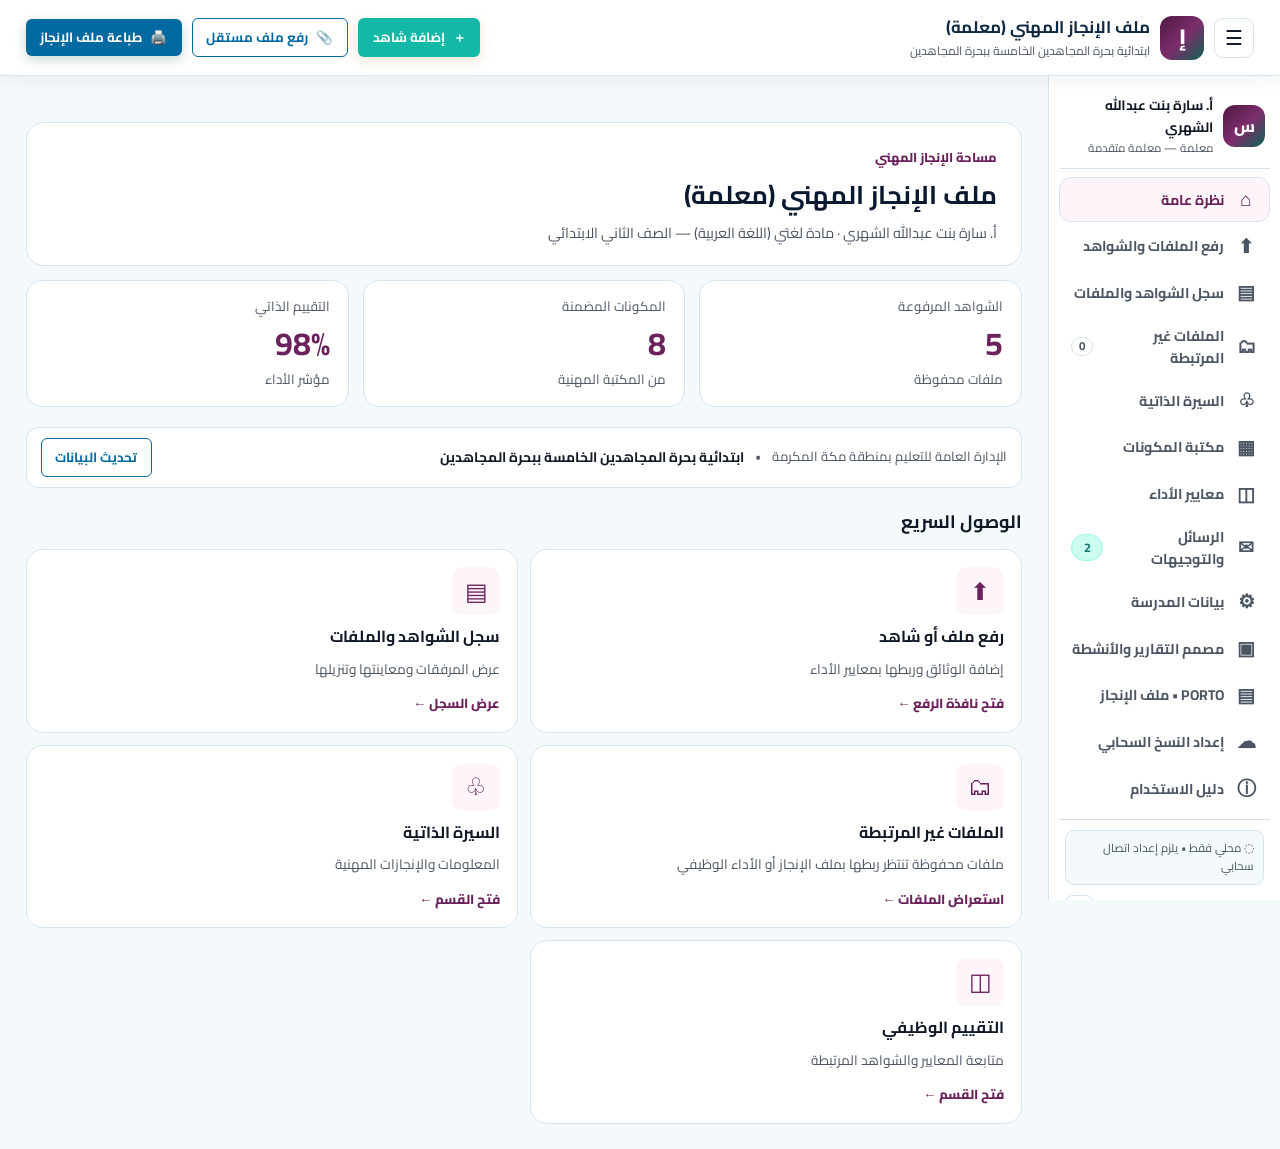
==== commit 6ad0de86: "fix(ftm): load updated public upload and same-origin preview scripts" ====
--- a/ftm.html
+++ b/ftm.html
@@ -10,7 +10,7 @@
   <link rel="stylesheet" href="assets/css/pages/user-dashboard.css" />
   <link rel="stylesheet" href="assets/css/pages/ftm.css?v=20261108-ftm-print-auto-v2" />
   <link rel="stylesheet" href="assets/css/pages/ftm-layout.css" />
-  <link rel="stylesheet" href="assets/css/pages/ftm-unlinked-files.css?v=20261109-unlinked-v1" />
+  <link rel="stylesheet" href="assets/css/pages/ftm-unlinked-files.css?v=20261109-file-view-v2" />
 </head>
 <body class="ftm-page ftm-sidebar-expanded">
 
@@ -46,7 +46,7 @@
         <button type="button" class="ftm-nav-item" id="ftm-edit-school" title="تحديث بيانات المدرسة"><span aria-hidden="true">⚙</span><span class="ftm-nav-label">بيانات المدرسة</span></button>
         <a href="design_reports/index.html" class="ftm-nav-item" id="ftm-design-reports-link" style="display:none" title="فتح مصمم التقارير والأنشطة المستقل"><span aria-hidden="true">▣</span><span class="ftm-nav-label">مصمم التقارير والأنشطة</span></a>
         <a href="porto/index.html" class="ftm-nav-item" id="ftm-porto-link" style="display:none" title="فتح ملف الإنجاز المهني المستقل"><span aria-hidden="true">▤</span><span class="ftm-nav-label">PORTO • ملف الإنجاز</span></a>
-        <button type="button" class="ftm-nav-item" id="ftm-cloud-settings" title="توصيل مستودع GitHub خاص للنسخ الاحتياطي التلقائي"><span aria-hidden="true">☁</span><span class="ftm-nav-label">إعداد النسخ السحابي</span></button>
+        <button type="button" class="ftm-nav-item" id="ftm-cloud-settings" title="إعداد النسخ التلقائي إلى GitHub (عام أو خاص)"><span aria-hidden="true">☁</span><span class="ftm-nav-label">إعداد النسخ السحابي</span></button>
         <button type="button" class="ftm-nav-item" id="ftm-open-guide" title="دليل الاستخدام والخطوات"><span aria-hidden="true">ⓘ</span><span class="ftm-nav-label">دليل الاستخدام</span></button>
       </nav>
       <div class="ftm-sidebar-footer"><div id="ftm-auto-backup-status" class="ftm-auto-backup-status" role="status" aria-live="polite">◌ النسخ السحابي: محلي فقط</div><div class="ftm-last-update" id="ftm-last-update" role="status" aria-live="polite" title="تاريخ آخر نشر ناجح من GitHub Actions، مع مقارنة الالتزام المنشور بالفرع main"><span class="ftm-last-update-icon" aria-hidden="true">◷</span><span class="ftm-last-update-label">جارٍ التحقق من إصدار الصفحة المنشور...</span><button class="ftm-release-recheck" id="ftm-release-check" type="button" aria-label="التحقق من نشر أحدث إصدار" title="التحقق من نشر أحدث إصدار">↻</button></div></div>
@@ -138,7 +138,7 @@
             <div class="ftm-unlinked-total" role="status" aria-live="polite">غير مرتبطة: <strong id="ftm-unlinked-count">0</strong></div>
           </div>
           <div id="ftm-unlinked-list" class="ftm-unlinked-grid" aria-live="polite"></div>
-          <p class="ftm-unlinked-disclaimer">تُحفظ الملفات على هذا المتصفح في IndexedDB. تبقى الملفات غير المرتبطة محفوظة محليًا، ولا تظهر ضمن الإنجاز أو الأداء أو النسخ السحابي للشواهد إلا بعد ربطها.</p>
+          <p class="ftm-unlinked-disclaimer">تُحفظ الملفات على هذا المتصفح في IndexedDB. تبقى الملفات غير المرتبطة خارج ملف الإنجاز والأداء حتى ربطها، لكنها تدخل تلقائيًا في النسخ السحابي عند تفعيل مستودع خاص. إذا لم يُفعّل الاتصال تظل محفوظة محليًا.</p>
         </div>
       </section>
 
@@ -267,8 +267,8 @@
   </div>
   <script src="assets/js/core/engines.js"></script>
   <script src="assets/js/pages/ftm.js?v=20261109-unlinked-v1"></script>
-  <script src="assets/js/pages/ftm-auto-sync.js?v=20261108-ftm-print-auto-v2"></script>
-  <script src="assets/js/pages/ftm-dashboard.js?v=20261109-unlinked-v1"></script>
-  <script src="assets/js/pages/ftm-unlinked-files.js?v=20261109-unlinked-v1"></script>
+  <script src="assets/js/pages/ftm-auto-sync.js?v=20261109-public-cloud-v2"></script>
+  <script src="assets/js/pages/ftm-dashboard.js?v=20261109-file-view-v2"></script>
+  <script src="assets/js/pages/ftm-unlinked-files.js?v=20261109-file-view-v2"></script>
 </body>
 </html>
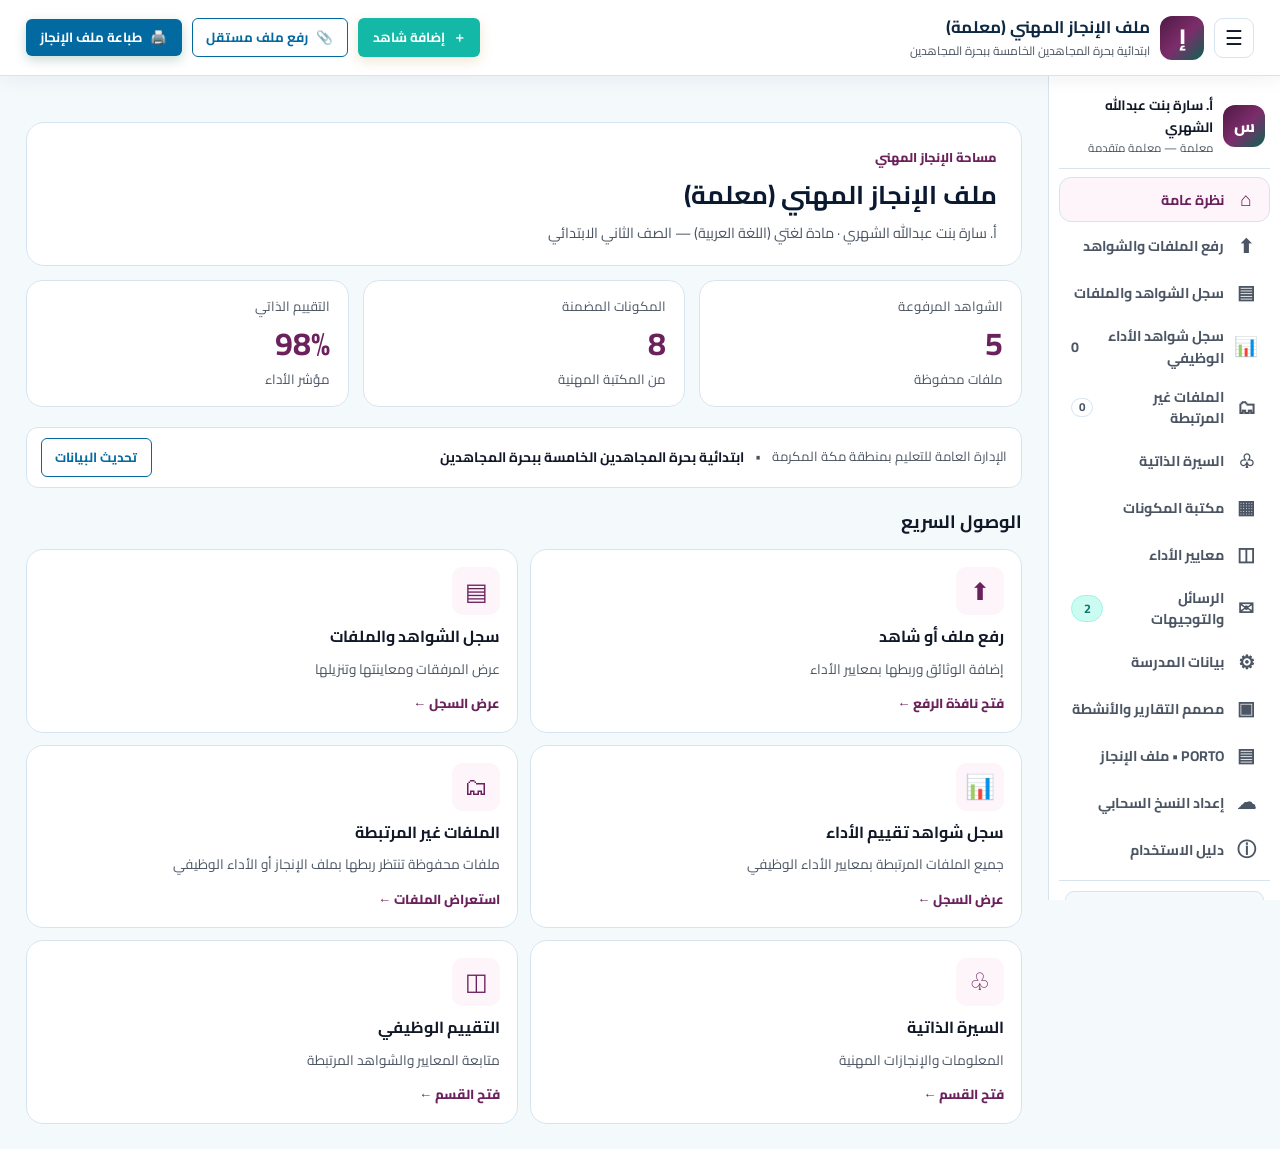
==== commit 4bc1e8d8: "feat(ftm): add dedicated performance evidence record access and panel" ====
--- a/ftm.html
+++ b/ftm.html
@@ -10,7 +10,8 @@
   <link rel="stylesheet" href="assets/css/pages/user-dashboard.css" />
   <link rel="stylesheet" href="assets/css/pages/ftm.css?v=20261108-ftm-print-auto-v2" />
   <link rel="stylesheet" href="assets/css/pages/ftm-layout.css" />
-  <link rel="stylesheet" href="assets/css/pages/ftm-unlinked-files.css?v=20261109-file-view-v2" />
+  <link rel="stylesheet" href="assets/css/pages/ftm-unlinked-files.css?v=20261109-public-preview-v3" />
+  <link rel="stylesheet" href="assets/css/pages/ftm-performance-records.css?v=20261109-perf-records-v1" />
 </head>
 <body class="ftm-page ftm-sidebar-expanded">
 
@@ -38,6 +39,7 @@
         <button type="button" class="ftm-nav-item active" data-workspace-tab="tab-overview" aria-current="page" title="نظرة عامة"><span aria-hidden="true">⌂</span><span class="ftm-nav-label">نظرة عامة</span></button>
         <button type="button" class="ftm-nav-item" data-ftm-panel="upload" title="رفع الملفات والشواهد"><span aria-hidden="true">⬆</span><span class="ftm-nav-label">رفع الملفات والشواهد</span></button>
         <button type="button" class="ftm-nav-item" data-ftm-panel="records" title="سجل الشواهد والملفات"><span aria-hidden="true">▤</span><span class="ftm-nav-label">سجل الشواهد والملفات</span></button>
+        <button type="button" class="ftm-nav-item" data-ftm-panel="performance-records" title="سجل شواهد وملفات تقييم الأداء الوظيفي"><span aria-hidden="true">📊</span><span class="ftm-nav-label">سجل شواهد الأداء الوظيفي</span><span class="ftm-performance-nav-count" id="ftm-performance-nav-count">0</span></button>
         <button type="button" class="ftm-nav-item" data-workspace-tab="tab-unlinked-files" title="الملفات غير المرتبطة"><span aria-hidden="true">🗂</span><span class="ftm-nav-label">الملفات غير المرتبطة</span><span id="ftm-unlinked-nav-count" class="ftm-unlinked-nav-count" aria-label="عدد الملفات غير المرتبطة">0</span></button>
         <button type="button" class="ftm-nav-item" data-workspace-tab="tab-cv-card" title="السيرة الذاتية"><span aria-hidden="true">♧</span><span class="ftm-nav-label">السيرة الذاتية</span></button>
         <button type="button" class="ftm-nav-item" data-workspace-tab="tab-shared-library" title="مكتبة المكونات"><span aria-hidden="true">▦</span><span class="ftm-nav-label">مكتبة المكونات</span></button>
@@ -68,6 +70,7 @@
         <div class="ftm-quick">
           <button type="button" class="ftm-quick-card" data-ftm-panel="upload"><span class="ftm-quick-icon">⬆</span><strong>رفع ملف أو شاهد</strong><small>إضافة الوثائق وربطها بمعايير الأداء</small><em>فتح نافذة الرفع ←</em></button>
           <button type="button" class="ftm-quick-card" data-ftm-panel="records"><span class="ftm-quick-icon">▤</span><strong>سجل الشواهد والملفات</strong><small>عرض المرفقات ومعاينتها وتنزيلها</small><em>عرض السجل ←</em></button>
+          <button type="button" class="ftm-quick-card" data-ftm-panel="performance-records"><span class="ftm-quick-icon">📊</span><strong>سجل شواهد تقييم الأداء</strong><small>جميع الملفات المرتبطة بمعايير الأداء الوظيفي</small><em>عرض السجل ←</em></button>
           <button type="button" class="ftm-quick-card" data-workspace-tab="tab-unlinked-files"><span class="ftm-quick-icon">🗂</span><strong>الملفات غير المرتبطة</strong><small>ملفات محفوظة تنتظر ربطها بملف الإنجاز أو الأداء الوظيفي</small><em>استعراض الملفات ←</em></button>
           <button type="button" class="ftm-quick-card" data-workspace-tab="tab-cv-card"><span class="ftm-quick-icon">♧</span><strong>السيرة الذاتية</strong><small>المعلومات والإنجازات المهنية</small><em>فتح القسم ←</em></button>
           <button type="button" class="ftm-quick-card" data-workspace-tab="tab-performance"><span class="ftm-quick-icon">◫</span><strong>التقييم الوظيفي</strong><small>متابعة المعايير والشواهد المرتبطة</small><em>فتح القسم ←</em></button>
@@ -222,6 +225,7 @@
                 <div class="text-muted" style="font-size:0.78rem;">الدرجة الموزونة الكلية</div>
                 <div class="fw-extrabold text-primary" id="live-total-performance-score" style="font-size:1.55rem;">98%</div>
               </div>
+              <button type="button" class="btn btn-outline" data-ftm-panel="performance-records">📂 سجل شواهد الأداء الوظيفي</button>
               <button type="button" class="btn btn-primary" id="btn-save-performance-eval">
                 💾 حفظ واعتماد التقييم الذاتي للمعلمة
               </button>
@@ -240,6 +244,20 @@
 
           <div id="criteria-list-container"></div>
         </div>
+        <div class="card ftm-performance-records-card" id="ftm-performance-records-card">
+          <div class="card-header flex-wrap">
+            <div>
+              <h3 class="card-title">📂 سجل الشواهد والملفات المرفوعة في تقييم الأداء الوظيفي</h3>
+              <p class="text-muted">سجل مستقل للملفات المرتبطة بمعايير الأداء؛ مع معاينة PDF والصور داخل المتصفح دون رفع الملف مرة أخرى.</p>
+            </div>
+            <span class="badge badge-accent">عدد الملفات: <strong id="ftm-performance-files-count">0</strong></span>
+          </div>
+          <div class="ftm-performance-filter">
+            <label for="ftm-performance-files-search">بحث في السجل</label>
+            <input type="search" id="ftm-performance-files-search" class="form-control" placeholder="البحث في العنوان أو اسم الملف أو المعيار">
+          </div>
+          <div id="ftm-performance-evidence-list" class="ftm-performance-evidence-list" aria-live="polite"></div>
+        </div>
       </section>
 
       <!-- ====================================================================
@@ -266,9 +284,10 @@
     </main>
   </div>
   <script src="assets/js/core/engines.js"></script>
-  <script src="assets/js/pages/ftm.js?v=20261109-unlinked-v1"></script>
-  <script src="assets/js/pages/ftm-auto-sync.js?v=20261109-public-cloud-v2"></script>
+  <script src="assets/js/pages/ftm.js?v=20261109-public-preview-v3"></script>
+  <script src="assets/js/pages/ftm-auto-sync.js?v=20261109-public-preview-v3"></script>
   <script src="assets/js/pages/ftm-dashboard.js?v=20261109-file-view-v2"></script>
+  <script src="assets/js/pages/ftm-performance-records.js?v=20261109-perf-records-v1"></script>
   <script src="assets/js/pages/ftm-unlinked-files.js?v=20261109-file-view-v2"></script>
 </body>
 </html>
--- a/assets/css/pages/ftm-unlinked-files.css
+++ b/assets/css/pages/ftm-unlinked-files.css
@@ -20,3 +20,22 @@
 .ftm-page .ftm-unlinked-disclaimer{font-size:.8rem;color:var(--text-secondary,#64748b);margin-top:14px}
 @media(max-width:760px){.ftm-page .ftm-unlinked-toolbar{flex-direction:column;align-items:stretch}.ftm-page .ftm-unlinked-toolbar input{max-width:none;flex-basis:auto}.ftm-page .ftm-unlinked-total{margin:0}.ftm-page .ftm-unlinked-modal{max-height:94dvh}}
 @media print{.ftm-page #tab-unlinked-files{display:none!important}}
+
+/* Consent panel for public, unencrypted GitHub uploads. */
+.ftm-page .ftm-cloud-warning{
+  border:1px solid #edb3b3;background:#fff4f2;color:#832a2a;
+  padding:12px 14px;border-radius:11px;font-size:.86rem;line-height:1.85;
+  margin:12px 0;
+}
+.ftm-page .ftm-cloud-consent{
+  display:flex;align-items:flex-start;gap:10px;line-height:1.75;
+  font-size:.83rem;cursor:pointer;margin:14px 0;padding:10px;
+  border:1px solid var(--border-color,#ddd);border-radius:10px;
+}
+.ftm-page .ftm-cloud-consent input{margin-top:5px;flex:0 0 auto;width:18px;height:18px}
+@media(max-width:760px){.ftm-page .ftm-cloud-warning{padding:10px}.ftm-page .ftm-cloud-consent{font-size:.78rem}}
+
+.ftm-page .ftm-auto-backup-status[data-state="public"]{
+  color:#8a4316!important;background:#fff6e6!important;border-color:#ebbf70!important;
+  font-weight:700;
+}
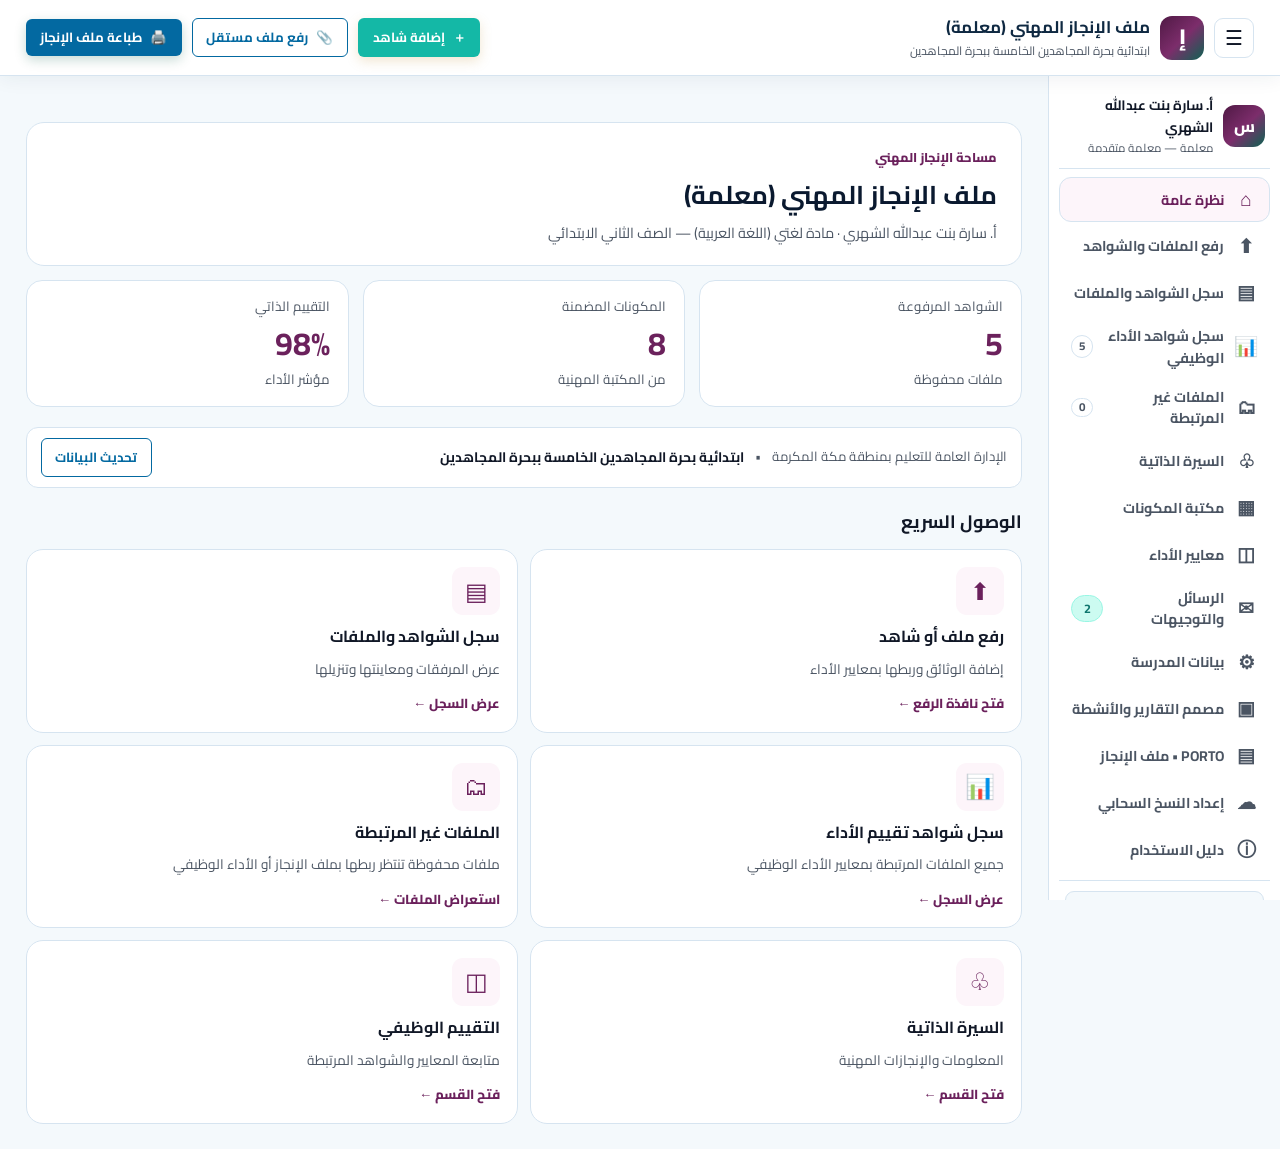
==== commit c1439397: "feat(ftm): explain automatic unlinked backups and refresh browser assets" ====
--- a/ftm.html
+++ b/ftm.html
@@ -10,7 +10,7 @@
   <link rel="stylesheet" href="assets/css/pages/user-dashboard.css" />
   <link rel="stylesheet" href="assets/css/pages/ftm.css?v=20261108-ftm-print-auto-v2" />
   <link rel="stylesheet" href="assets/css/pages/ftm-layout.css" />
-  <link rel="stylesheet" href="assets/css/pages/ftm-unlinked-files.css?v=20261109-public-preview-v3" />
+  <link rel="stylesheet" href="assets/css/pages/ftm-unlinked-files.css?v=20261109-unlinked-auto-v4" />
   <link rel="stylesheet" href="assets/css/pages/ftm-performance-records.css?v=20261109-perf-records-v1" />
 </head>
 <body class="ftm-page ftm-sidebar-expanded">
@@ -141,7 +141,7 @@
             <div class="ftm-unlinked-total" role="status" aria-live="polite">غير مرتبطة: <strong id="ftm-unlinked-count">0</strong></div>
           </div>
           <div id="ftm-unlinked-list" class="ftm-unlinked-grid" aria-live="polite"></div>
-          <p class="ftm-unlinked-disclaimer">تُحفظ الملفات على هذا المتصفح في IndexedDB. تبقى الملفات غير المرتبطة خارج ملف الإنجاز والأداء حتى ربطها، لكنها تدخل تلقائيًا في النسخ السحابي عند تفعيل مستودع خاص. إذا لم يُفعّل الاتصال تظل محفوظة محليًا.</p>
+          <p class="ftm-unlinked-disclaimer">تُحفظ الملفات أولًا في IndexedDB، ويبدأ نسخها السحابي تلقائيًا عند تفعيل اتصال GitHub (عام أو خاص) دون الحاجة إلى ربطها بملف الإنجاز أو الأداء. يظهر وضع النسخ تحت كل ملف. تنبيه: الملفات المرفوعة إلى المستودع العام دون تشفير تصبح متاحة للجميع.</p>
         </div>
       </section>
 
@@ -285,9 +285,9 @@
   </div>
   <script src="assets/js/core/engines.js"></script>
   <script src="assets/js/pages/ftm.js?v=20261109-public-preview-v3"></script>
-  <script src="assets/js/pages/ftm-auto-sync.js?v=20261109-public-preview-v3"></script>
+  <script src="assets/js/pages/ftm-auto-sync.js?v=20261109-unlinked-auto-v4"></script>
   <script src="assets/js/pages/ftm-dashboard.js?v=20261109-file-view-v2"></script>
   <script src="assets/js/pages/ftm-performance-records.js?v=20261109-perf-records-v1"></script>
-  <script src="assets/js/pages/ftm-unlinked-files.js?v=20261109-file-view-v2"></script>
+  <script src="assets/js/pages/ftm-unlinked-files.js?v=20261109-unlinked-auto-v4"></script>
 </body>
 </html>
--- a/assets/css/pages/ftm-unlinked-files.css
+++ b/assets/css/pages/ftm-unlinked-files.css
@@ -39,3 +39,18 @@
   color:#8a4316!important;background:#fff6e6!important;border-color:#ebbf70!important;
   font-weight:700;
 }
+
+/* Live per-file status: local, waiting, or already backed up. */
+.ftm-page .ftm-unlinked-cloud-status {
+  font-size:.77rem;line-height:1.55;overflow-wrap:anywhere;
+  color:var(--text-secondary,#64748b);
+  background:var(--bg-surface-alt,#f7f9fb);
+  border:1px solid var(--border-color,#e2e8f0);
+  padding:6px 9px;border-radius:8px;
+}
+.ftm-page .ftm-unlinked-cloud-status[data-state="synced"] {
+  color:#176045;background:#ebf8f1;border-color:#bedecd;
+}
+.ftm-page .ftm-unlinked-cloud-status[data-state="pending"] {
+  color:#98500d;background:#fff7e9;border-color:#ead3a8;
+}
--- a/assets/css/pages/ftm-performance-records.css
+++ b/assets/css/pages/ftm-performance-records.css
@@ -0,0 +1,21 @@
+/* Standalone performance evidence register, only applied to FTM. */
+.ftm-page .ftm-performance-records-card { margin-top: 16px; min-width: 0; }
+.ftm-page .ftm-performance-filter { padding: 3px 18px 15px; display: flex; align-items: center; gap: 12px; flex-wrap: wrap; }
+.ftm-page .ftm-performance-filter label { font-weight: 700; font-size: .85rem; color: var(--text-secondary,#64748b); }
+.ftm-page .ftm-performance-filter input { flex: 1 1 210px; max-width: 450px; }
+.ftm-page .ftm-performance-evidence-list { display: grid; grid-template-columns: repeat(auto-fill, minmax(min(100%,275px),1fr)); gap: 12px; padding: 12px 18px 18px; }
+.ftm-page .ftm-performance-evidence-item { border: 1px solid var(--border-color,#dde5eb); border-radius: 12px; padding: 14px; background: var(--bg-surface,#fff); display: flex; flex-direction: column; gap: 9px; min-width: 0; }
+.ftm-page .ftm-performance-evidence-item h4 { font-weight: 800; font-size: .95rem; line-height: 1.55; overflow-wrap: anywhere; margin: 0; }
+.ftm-page .ftm-performance-evidence-meta { font-size: .8rem; color: var(--text-secondary,#64748b); line-height: 1.75; overflow-wrap: anywhere; }
+.ftm-page .ftm-performance-evidence-actions { display: flex; align-items: center; gap: 8px; flex-wrap: wrap; margin-top: auto; }
+.ftm-page .ftm-performance-evidence-actions .btn { flex: 1 1 auto; }
+.ftm-page .ftm-performance-evidence-empty { grid-column: 1/-1; border: 1px dashed var(--border-color,#dde5eb); background: var(--bg-surface,#fff); padding: 24px 16px; border-radius: 12px; text-align: center; color: var(--text-secondary,#64748b); }
+.ftm-page .ftm-performance-nav-count { margin-inline-start: auto; border: 1px solid var(--border-color,#dde5eb); border-radius: 20px; font-size: .72rem; padding: 0 7px; line-height: 1.8; }
+.ftm-page.ftm-sidebar-icons .ftm-performance-nav-count { display: none; }
+@media (max-width:760px) {
+ .ftm-page .ftm-performance-filter { flex-direction: column; align-items: stretch; padding-inline: 12px; gap: 6px; }
+ .ftm-page .ftm-performance-filter input { width: 100%; max-width: none; flex-basis: auto; }
+ .ftm-page .ftm-performance-evidence-list { padding: 12px; }
+ .ftm-page.ftm-sidebar-icons .ftm-performance-nav-count { display: inline-block; }
+}
+@media print { .ftm-page .ftm-performance-evidence-actions {display:none!important;} }
